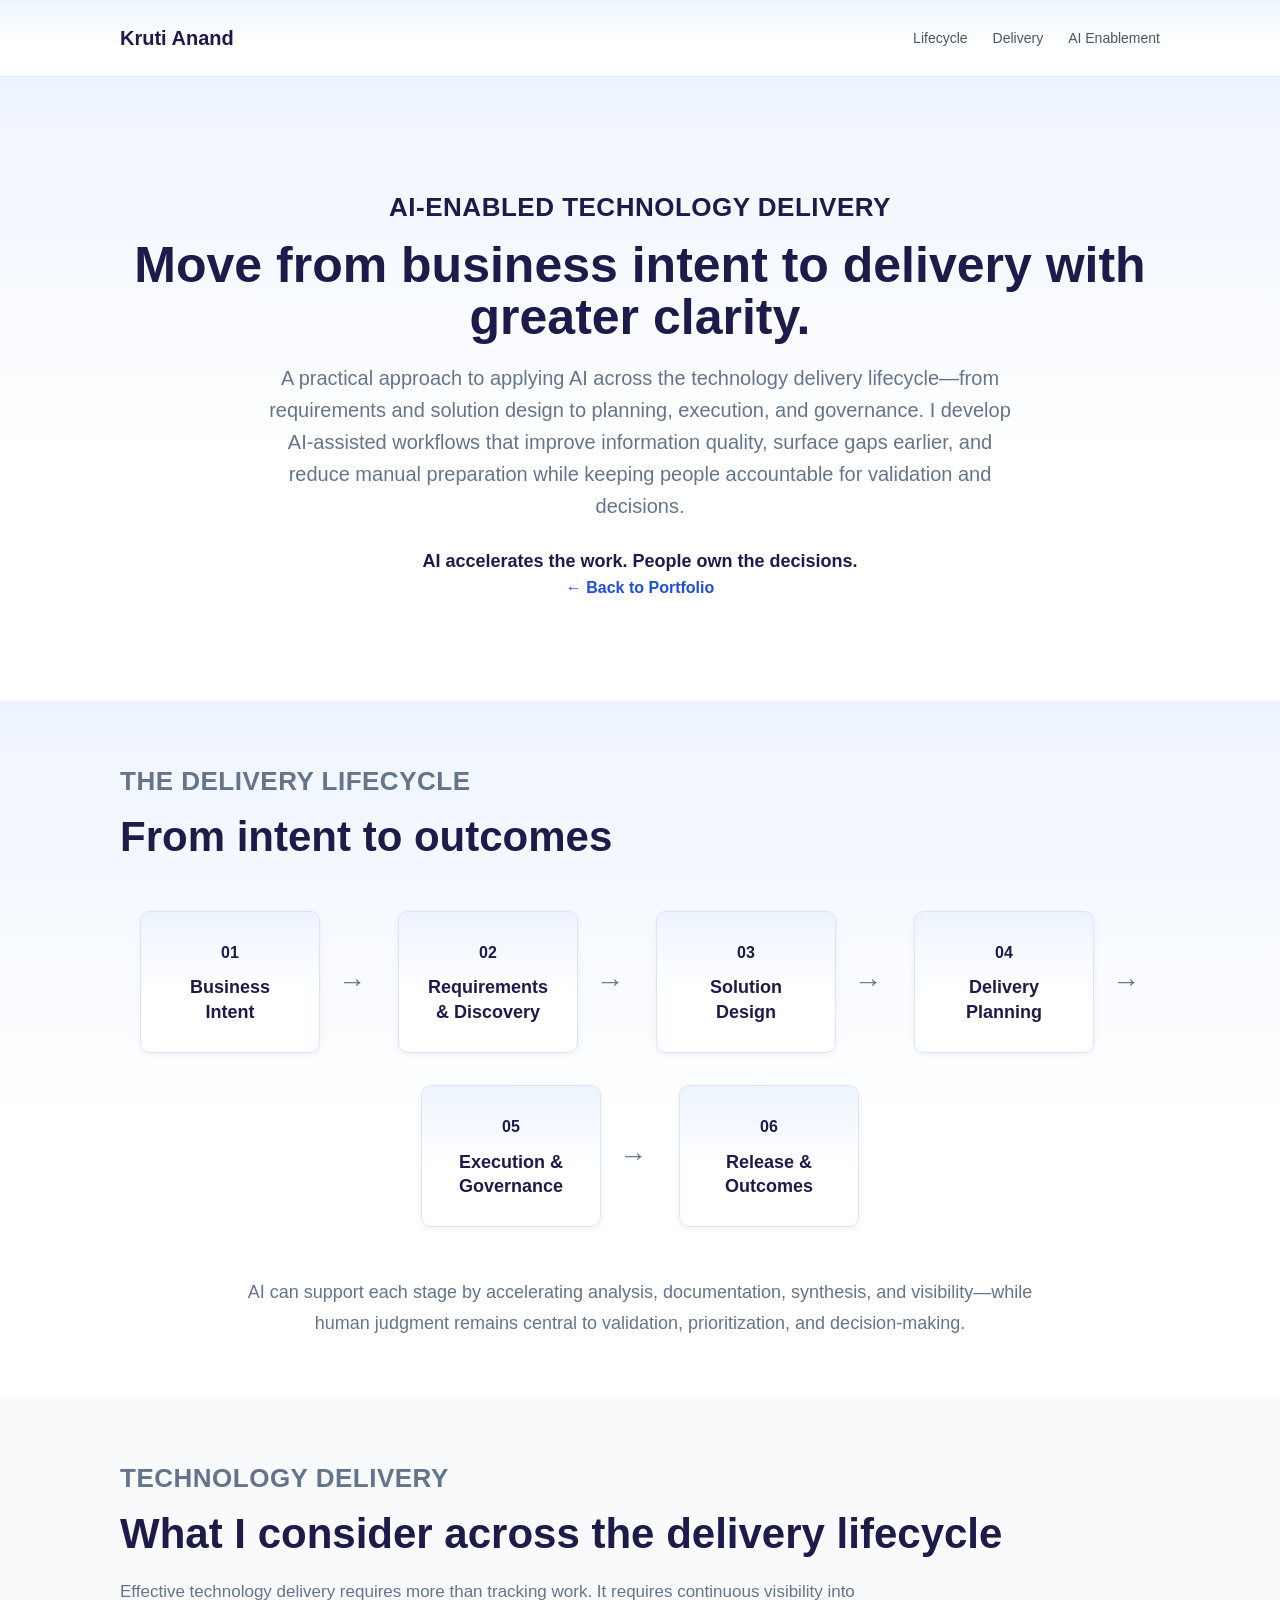
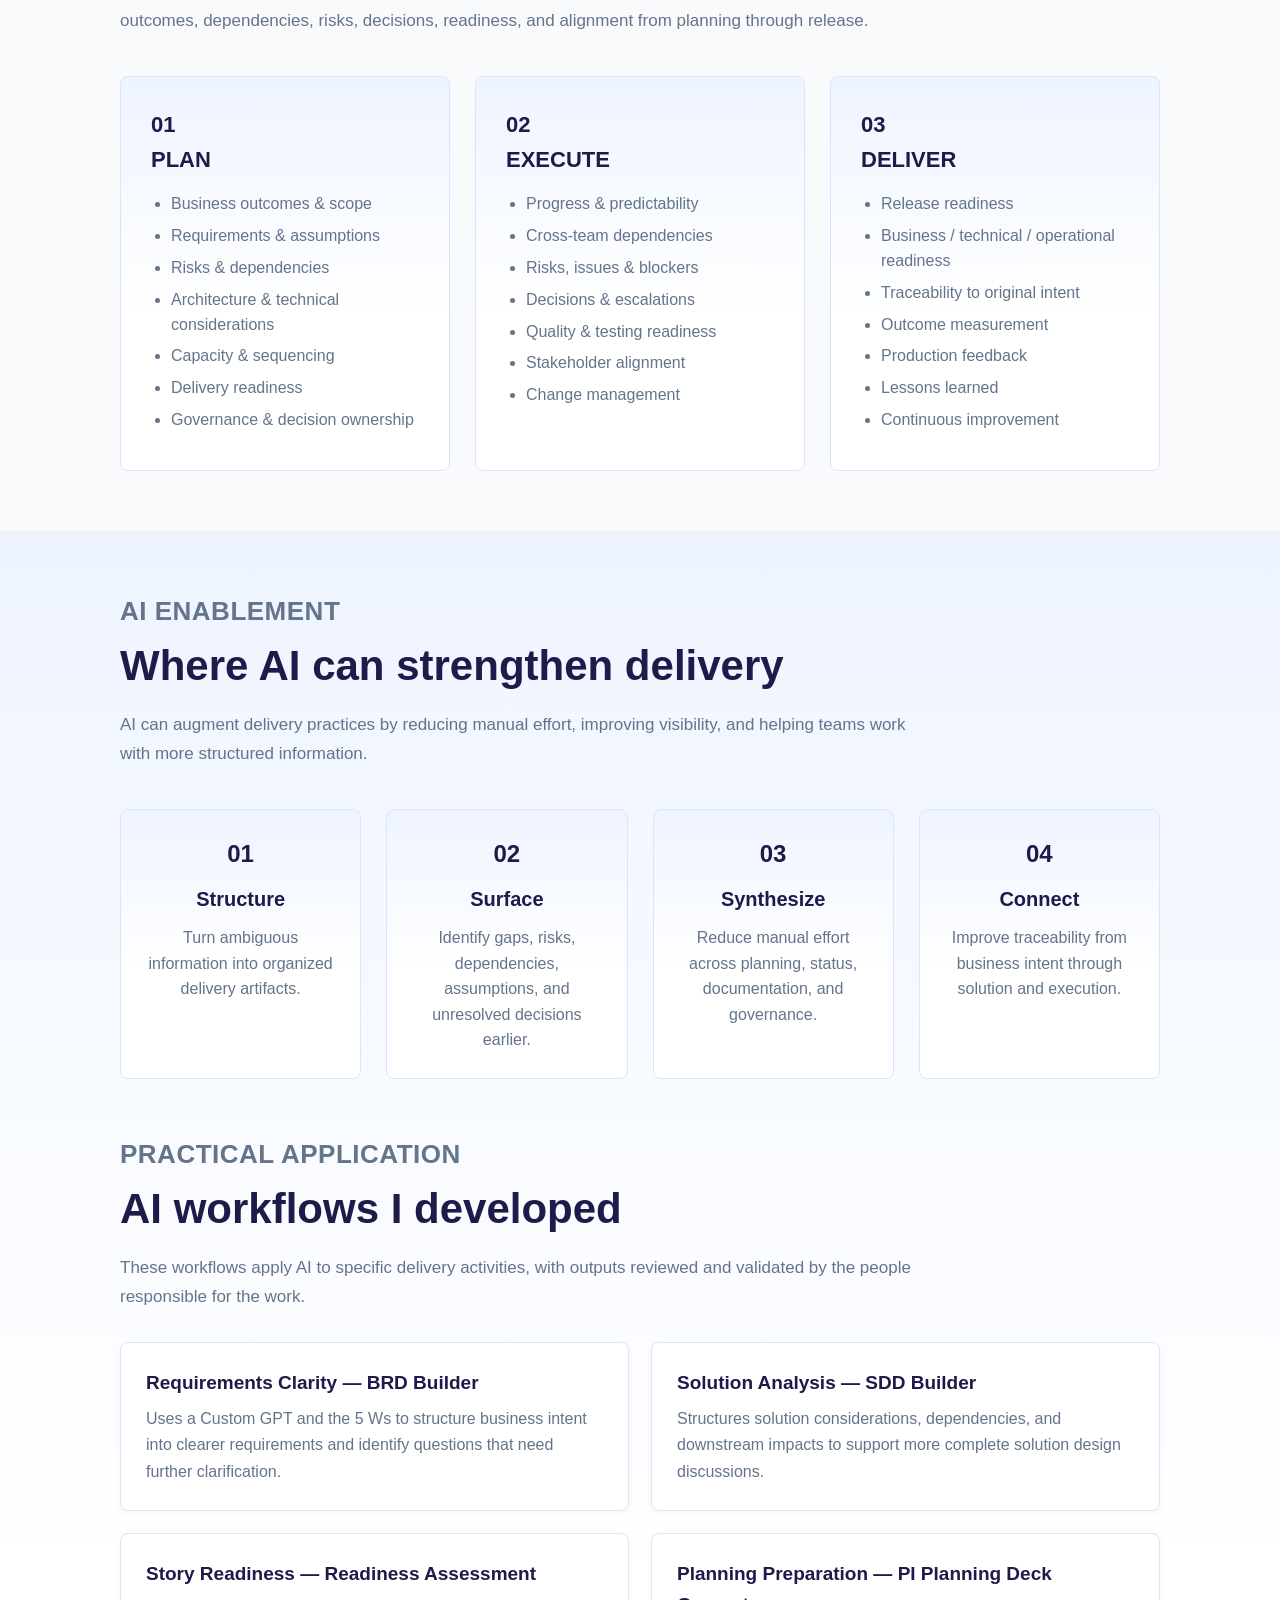
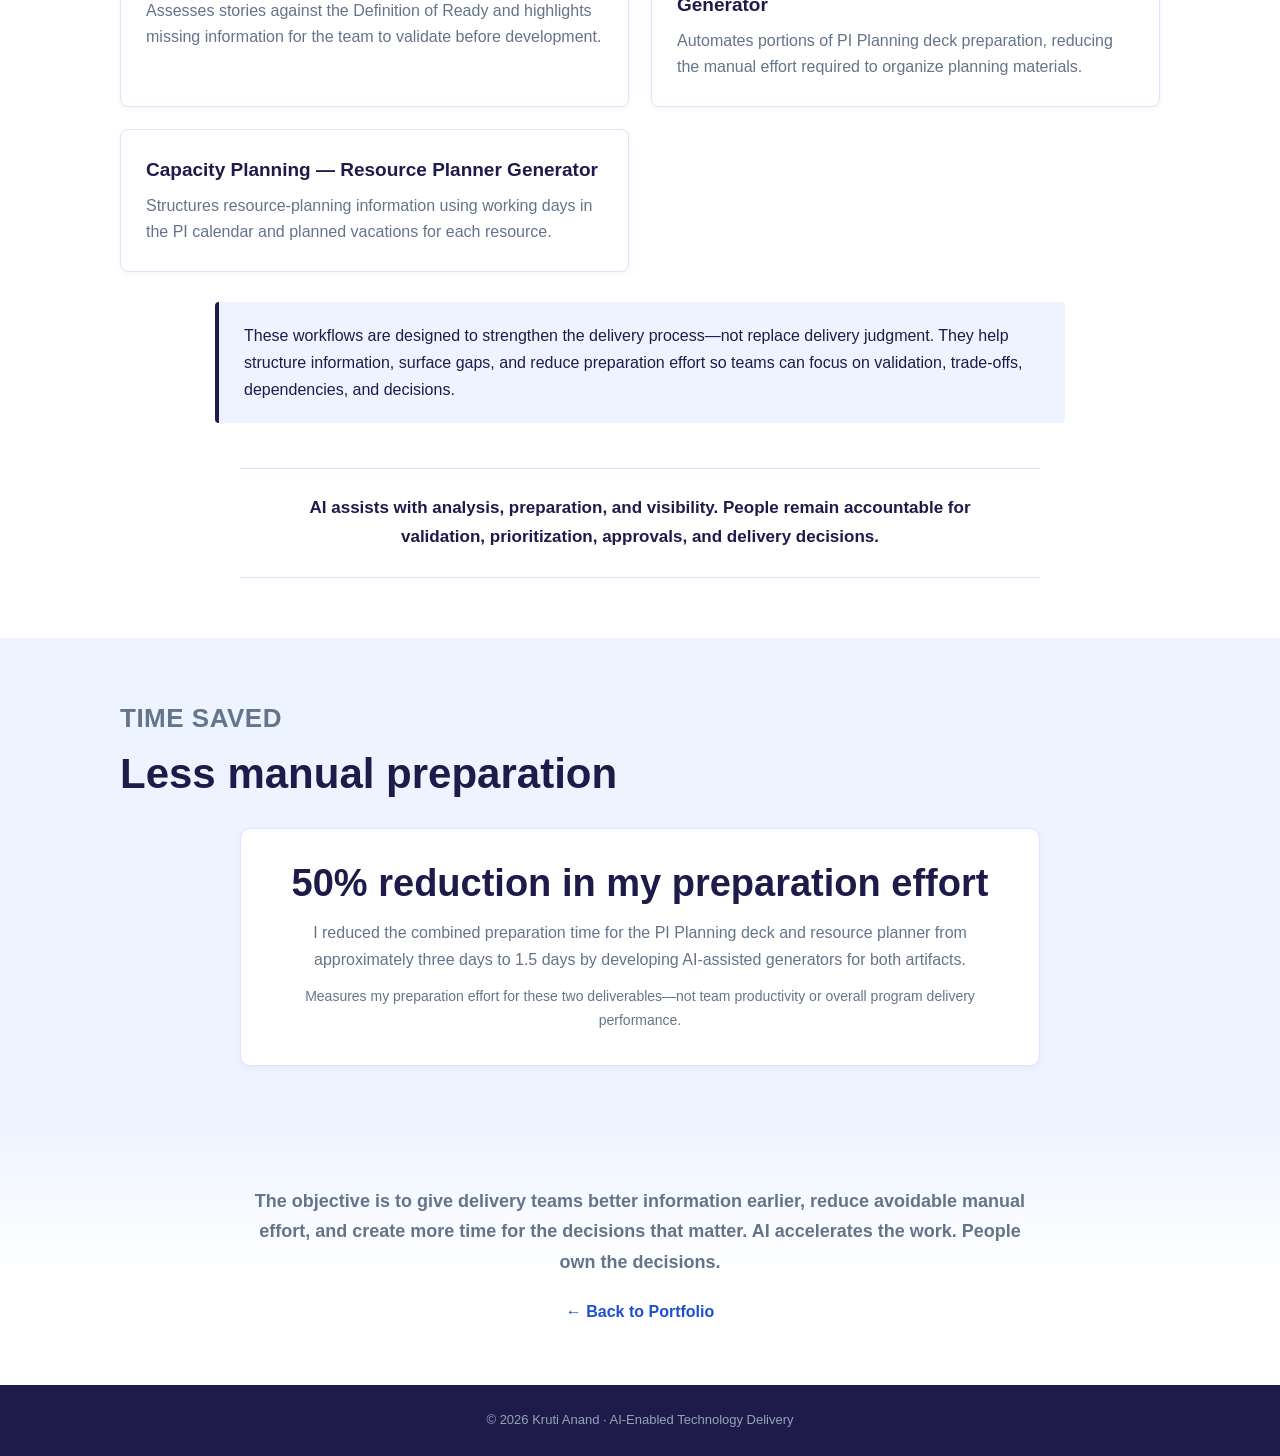
==== index.html @ c86e6004 "Adjust section scroll margin and clean up HTML Updated scroll margin for sections and removed govern" ====
<!DOCTYPE html>
<html lang="en">
<head>
  <meta charset="UTF-8">
  <meta name="viewport" content="width=device-width, initial-scale=1.0">

  <title>AI-Enabled Technology Delivery | Kruti Anand</title>

  <style>
    /* =========================
       GLOBAL RESET
       ========================= */

    * {
      box-sizing: border-box;
      margin: 0;
      padding: 0;
    }

    html {
      scroll-behavior: smooth;
    }

    body {
      font-family: -apple-system, BlinkMacSystemFont, "Segoe UI", Roboto, Helvetica, Arial, sans-serif;
      background: #f8fafc;
      color: #475569;
      line-height: 1.6;
    }

    .container {
      max-width: 1100px;
      margin: auto;
      padding: 0 30px;
    }


    /* =========================
       HEADER / NAVIGATION
       ========================= */

    header {
      background: linear-gradient(180deg, #eef4ff 0%, #ffffff 60%);
      padding: 22px 0;
      border-bottom: 1px solid #dbe4ff;
      position: sticky;
      top: 0;
      z-index: 10;
    }

    .header-inner {
      display: flex;
      align-items: center;
      justify-content: space-between;
      gap: 30px;
    }

    .brand {
      font-size: 20px;
      font-weight: 700;
      color: #1e1b4b;
      text-decoration: none;
      white-space: nowrap;
    }

    nav {
      display: flex;
      align-items: center;
      gap: 25px;
    }

    nav a {
      text-decoration: none;
      color: #4b5563;
      font-size: 14px;
      font-weight: 500;
    }

    nav a:hover {
      color: #1e1b4b;
    }


    /* =========================
       HERO
       ========================= */

    .hero {
      background: linear-gradient(180deg, #eef4ff 0%, #ffffff 60%);
      padding: 110px 0 100px;
      text-align: center;
    }

    .eyebrow {
      font-size: 26px;
      font-weight: 800;
      color: #1e1b4b;
      letter-spacing: 0.5px;
      margin-bottom: 10px;
      text-transform: uppercase;
    }

    .hero h1 {
      font-size: 50px;
      color: #1e1b4b;
      margin-bottom: 18px;
      line-height: 1.05;
    }

    .hero-subheadline {
      max-width: 760px;
      margin: 0 auto 25px;
      font-size: 20px;
      color: #64748b;
    }

    .hero-principle {
      font-size: 18px;
      color: #1e1b4b;
      margin-top: 20px;
    }


    /* =========================
       SECTIONS
       ========================= */

    section {
      padding: 60px 0;
      scroll-margin-top: 120px;
    }

    section:nth-child(even):not(.efficiency-section) {
      background: linear-gradient(180deg, #eef4ff 0%, #ffffff 60%);
}

    .section-heading h2 {
      font-size: 42px;
      font-weight: 800;
      color: #1e1b4b;
      margin-bottom: 20px;
      line-height: 1.15;
    }

    .section-heading p {
      color: #64748b;
      max-width: 800px;
      margin-bottom: 25px;
    }

    .section-heading .eyebrow {
      margin-bottom: 10px;
    }

    .section-intro {
      font-size: 17px;
      line-height: 1.7;
    }


    /* =========================
       LIFECYCLE
       ========================= */

    .lifecycle {
      display: flex;
      align-items: center;
      justify-content: center;
      gap: 32px;
      flex-wrap: wrap;
      margin: 50px 0;
    }

    .lifecycle-item {
      display: flex;
      align-items: center;
      gap: 18px;
    }

    .lifecycle-stage {
      background: linear-gradient(180deg, #eef4ff 0%, #ffffff 60%);
      border: 1px solid #dbe4ff;
      border-radius: 10px;
      padding: 28px 22px;
      width: 180px;
      text-align: center;
      box-shadow: 0 2px 6px rgba(30, 27, 75, 0.06);
    }

    .stage-number {
      font-size: 16px;
      font-weight: 700;
      color: #1e1b4b;
      margin-bottom: 10px;
      display: block;
    }

    .lifecycle-stage h3 {
      font-size: 18px;
      color: #1e1b4b;
      line-height: 1.35;
    }

    .lifecycle-arrow {
      font-size: 28px;
      color: #64748b;
      font-weight: 600;
    }

    .section-supporting-text {
      max-width: 800px;
      margin: 40px auto 0;
      text-align: center;
      color: #64748b;
      font-size: 18px;
      line-height: 1.7;
    }


    /* =========================
       TECHNOLOGY DELIVERY
       ========================= */

    .delivery-grid {
      display: grid;
      grid-template-columns: repeat(3, 1fr);
      gap: 25px;
      margin-top: 40px;
    }

    .delivery-card {
      background: linear-gradient(180deg, #eef4ff 0%, #ffffff 60%);
      border: 1px solid #dbe4ff;
      border-radius: 8px;
      padding: 30px;
    }

    .card-header h3 {
      color: #1e1b4b;
      margin-bottom: 10px;
      font-size: 22px;
      font-weight: 700;
    }

    .card-label {
      font-size: 22px;
      font-weight: 800;
      color: #1e1b4b;
      display: block;
    }

    .delivery-card ul {
      margin-top: 15px;
      padding-left: 20px;
      color: #64748b;
      line-height: 1.55;
    }

    .delivery-card li {
      margin-bottom: 7px;
    }


    /* =========================
       AI ENABLEMENT
       ========================= */

    .capability-grid {
      display: grid;
      grid-template-columns: repeat(4, 1fr);
      gap: 25px;
      margin-top: 40px;
    }

    .capability-card {
      background: linear-gradient(180deg, #eef4ff 0%, #ffffff 60%);
      border: 1px solid #dbe4ff;
      border-radius: 8px;
      padding: 25px;
      text-align: center;
    }

    .capability-number {
      font-size: 24px;
      font-weight: 800;
      color: #1e1b4b;
    }

    .capability-card h3 {
      color: #1e1b4b;
      margin: 10px 0;
      font-size: 20px;
      font-weight: 700;
    }

    .capability-card p {
      color: #64748b;
    }

    .governance-statement {
      max-width: 800px;
      margin: 45px auto 0;
      padding: 25px 30px;
      border-top: 1px solid #dbe4ff;
      border-bottom: 1px solid #dbe4ff;
      text-align: center;
    }

    .governance-statement p {
      color: #1e1b4b;
      font-size: 17px;
      line-height: 1.7;
    }
    
 /*=========================
   AI WORKFLOWS & MEASURABLE EFFICIENCY
   ========================= */

.workflow-section {
  margin-top: 55px;
}

.workflow-grid {
  display: grid;
  grid-template-columns: repeat(2, 1fr);
  gap: 22px;
  margin-top: 30px;
}

.workflow-card {
  background: #ffffff;
  border: 1px solid #dbe4ff;
  border-radius: 8px;
  padding: 25px;
  box-shadow: 0 2px 6px rgba(30, 27, 75, 0.04);
}

.workflow-card h3 {
  color: #1e1b4b;
  font-size: 19px;
  margin-bottom: 8px;
}

.workflow-card p {
  color: #64748b;
  line-height: 1.65;
}

.efficiency-section {
  background: #eef4ff;
}
.workflow-principle {
  max-width: 850px;
  margin: 30px auto 0;
  padding: 20px 25px;
  border-left: 4px solid #1e1b4b;
  background: #eef4ff;
  border-radius: 4px;
  color: #1e1b4b;
  font-size: 16px;
  line-height: 1.7;
}
.efficiency-card {
  max-width: 800px;
  margin: 30px auto 0;
  padding: 32px;
  background: #ffffff;
  border: 1px solid #dbe4ff;
  border-radius: 10px;
  text-align: center;
  box-shadow: 0 2px 6px rgba(30, 27, 75, 0.05);
}

.efficiency-number {
  display: block;
  color: #1e1b4b;
  font-size: 38px;
  font-weight: 800;
  line-height: 1.2;
  margin-bottom: 12px;
}

.efficiency-card p {
  color: #64748b;
  line-height: 1.7;
  margin-bottom: 12px;
}

.efficiency-card .metric-note {
  font-size: 14px;
  margin-bottom: 0;
}

    /* =========================
       CLOSING
       ========================= */

    .closing-section {
      background: #ffffff;
    }

    .closing-section p {
      color: #64748b;
      font-size: 18px;
      max-width: 800px;
      margin: auto;
      text-align: center;
      line-height: 1.7;
    }


    /* =========================
       FOOTER
       ========================= */

    footer {
      background: #1e1b4b;
      color: #94a3b8;
      text-align: center;
      padding: 25px;
      font-size: 13px;
    }


    /* =========================
       RESPONSIVE
       ========================= */

    @media (max-width: 900px) {

      .hero h1 {
        font-size: 42px;
      }

      .delivery-grid {
        grid-template-columns: 1fr;
      }

      .capability-grid {
        grid-template-columns: repeat(2, 1fr);
      }

      .lifecycle {
        gap: 20px;
      }

      .lifecycle-stage {
        width: 170px;
      }
    }


    @media (max-width: 650px) {
      .workflow-grid {
        grid-template-columns: 1fr;
      }

      .efficiency-card {
        padding: 25px 20px;
      }

      .efficiency-number {
        font-size: 32px;
      }

      .container {
        padding: 0 20px;
      }

      .header-inner {
        flex-direction: column;
        gap: 12px;
      }

      nav {
        gap: 18px;
        flex-wrap: wrap;
        justify-content: center;
      }

      nav a {
        font-size: 13px;
      }

      .hero {
        padding: 80px 0 70px;
      }

      .eyebrow {
        font-size: 20px;
      }

      .hero h1 {
        font-size: 34px;
      }

      .hero-subheadline {
        font-size: 18px;
      }

      .section-heading h2 {
        font-size: 34px;
      }

      .lifecycle {
        flex-direction: column;
        gap: 12px;
      }

      .lifecycle-item {
        flex-direction: column;
        gap: 10px;
      }

      .lifecycle-stage {
        width: 260px;
      }

      .lifecycle-arrow {
        transform: rotate(90deg);
      }

      .capability-grid {
        grid-template-columns: 1fr;
      }
    }

  </style>
</head>

<body>

  <!-- =========================
       HEADER
       ========================= -->

  <header class="site-header">
    <div class="container header-inner">

      <a href="https://kruti-anand.github.io/" class="brand">Kruti Anand</a>

      <nav class="main-nav">
        <a href="#lifecycle">Lifecycle</a>
        <a href="#delivery">Delivery</a>
        <a href="#ai-enablement">AI Enablement</a>
      </nav>

    </div>
  </header>


  <main>

    <!-- =========================
         HERO
         ========================= -->

    <section class="hero">

      <div class="container hero-content">

        <p class="eyebrow">AI-ENABLED TECHNOLOGY DELIVERY</p>

        <h1>
          Move from business intent to delivery with greater clarity.
        </h1>

        <p class="hero-subheadline">
          A practical approach to applying AI across the technology delivery lifecycle—from requirements and solution design to planning, execution, and governance. I develop AI-assisted workflows 
          that improve information quality, surface gaps earlier, and reduce manual preparation while keeping people accountable for validation and decisions.
        </p>

        <p class="hero-principle">
          <strong>AI accelerates the work. People own the decisions.</strong>
        </p>
         <a
            class="back-link"
            href="https://kruti-anand.github.io/"
            style="color: #1d4ed8; font-weight: 650; text-decoration: none;"
          >
            ← Back to Portfolio
          </a>


      </div>

    </section>


    <!-- =========================
         LIFECYCLE
         ========================= -->

    <section id="lifecycle" class="section lifecycle-section">

      <div class="container">

        <div class="section-heading">

          <p class="eyebrow">THE DELIVERY LIFECYCLE</p>

          <h2>From intent to outcomes</h2>

        </div>


        <div class="lifecycle">

          <div class="lifecycle-item">

            <div class="lifecycle-stage">
              <span class="stage-number">01</span>
              <h3>Business Intent</h3>
            </div>

            <div class="lifecycle-arrow">→</div>

          </div>


          <div class="lifecycle-item">

            <div class="lifecycle-stage">
              <span class="stage-number">02</span>
              <h3>Requirements &amp; Discovery</h3>
            </div>

            <div class="lifecycle-arrow">→</div>

          </div>


          <div class="lifecycle-item">

            <div class="lifecycle-stage">
              <span class="stage-number">03</span>
              <h3>Solution Design</h3>
            </div>

            <div class="lifecycle-arrow">→</div>

          </div>


          <div class="lifecycle-item">

            <div class="lifecycle-stage">
              <span class="stage-number">04</span>
              <h3>Delivery Planning</h3>
            </div>

            <div class="lifecycle-arrow">→</div>

          </div>


          <div class="lifecycle-item">

            <div class="lifecycle-stage">
              <span class="stage-number">05</span>
              <h3>Execution &amp; Governance</h3>
            </div>

            <div class="lifecycle-arrow">→</div>

          </div>


          <div class="lifecycle-item">

            <div class="lifecycle-stage">
              <span class="stage-number">06</span>
              <h3>Release &amp; Outcomes</h3>
            </div>

          </div>

        </div>


        <p class="section-supporting-text">
          AI can support each stage by accelerating analysis,
          documentation, synthesis, and visibility—while human
          judgment remains central to validation, prioritization,
          and decision-making.
        </p>

      </div>

    </section>


    <!-- =========================
         TECHNOLOGY DELIVERY
         ========================= -->

    <section id="delivery" class="section delivery-section">

      <div class="container">

        <div class="section-heading">

          <p class="eyebrow">TECHNOLOGY DELIVERY</p>

          <h2>What I consider across the delivery lifecycle</h2>

          <p class="section-intro">
            Effective technology delivery requires more than tracking
            work. It requires continuous visibility into outcomes,
            dependencies, risks, decisions, readiness, and alignment
            from planning through release.
          </p>

        </div>


        <div class="delivery-grid">

          <!-- PLAN -->

          <article class="delivery-card">

            <div class="card-header">
              <span class="card-label">01</span>
              <h3>PLAN</h3>
            </div>

            <ul>
              <li>Business outcomes &amp; scope</li>
              <li>Requirements &amp; assumptions</li>
              <li>Risks &amp; dependencies</li>
              <li>Architecture &amp; technical considerations</li>
              <li>Capacity &amp; sequencing</li>
              <li>Delivery readiness</li>
              <li>Governance &amp; decision ownership</li>
            </ul>

          </article>


          <!-- EXECUTE -->

          <article class="delivery-card">

            <div class="card-header">
              <span class="card-label">02</span>
              <h3>EXECUTE</h3>
            </div>

            <ul>
              <li>Progress &amp; predictability</li>
              <li>Cross-team dependencies</li>
              <li>Risks, issues &amp; blockers</li>
              <li>Decisions &amp; escalations</li>
              <li>Quality &amp; testing readiness</li>
              <li>Stakeholder alignment</li>
              <li>Change management</li>
            </ul>

          </article>


          <!-- DELIVER -->

          <article class="delivery-card">

            <div class="card-header">
              <span class="card-label">03</span>
              <h3>DELIVER</h3>
            </div>

            <ul>
              <li>Release readiness</li>
              <li>Business / technical / operational readiness</li>
              <li>Traceability to original intent</li>
              <li>Outcome measurement</li>
              <li>Production feedback</li>
              <li>Lessons learned</li>
              <li>Continuous improvement</li>
            </ul>

          </article>

        </div>

      </div>

    </section>


    <!-- =========================
         AI ENABLEMENT
         ========================= -->

    <section id="ai-enablement" class="section ai-section">

      <div class="container">

        <div class="section-heading">

          <p class="eyebrow">AI ENABLEMENT</p>

          <h2>Where AI can strengthen delivery</h2>

          <p class="section-intro">
            AI can augment delivery practices by reducing manual effort,
            improving visibility, and helping teams work with more
            structured information.
          </p>

        </div>


        <div class="capability-grid">

          <!-- STRUCTURE -->

          <article class="capability-card">

            <span class="capability-number">01</span>

            <h3>Structure</h3>

            <p>
              Turn ambiguous information into organized delivery artifacts.
            </p>

          </article>


          <!-- SURFACE -->

          <article class="capability-card">

            <span class="capability-number">02</span>

            <h3>Surface</h3>

            <p>
              Identify gaps, risks, dependencies, assumptions, and unresolved decisions earlier.
            </p>

          </article>


          <!-- SYNTHESIZE -->

          <article class="capability-card">

            <span class="capability-number">03</span>

            <h3>Synthesize</h3>

            <p>
              Reduce manual effort across planning, status, documentation, and governance.
            </p>

          </article>


          <!-- CONNECT -->

          <article class="capability-card">

            <span class="capability-number">04</span>

            <h3>Connect</h3>

            <p>
              Improve traceability from business intent through solution and execution.
            </p>

          </article>

        </div>
<div class="workflow-section">

  <div class="section-heading">
    <p class="eyebrow">PRACTICAL APPLICATION</p>
    <h2>AI workflows I developed</h2>
    <p class="section-intro">
      These workflows apply AI to specific delivery activities, with outputs
      reviewed and validated by the people responsible for the work.
    </p>
  </div>

  <div class="workflow-grid">

    <article class="workflow-card">
      <h3>Requirements Clarity — BRD Builder</h3>
      <p>
        Uses a Custom GPT and the 5 Ws to structure business intent into clearer requirements and identify questions that need further clarification.
      </p>
    </article>

    <article class="workflow-card">
      <h3>Solution Analysis — SDD Builder</h3>
      <p>
        Structures solution considerations, dependencies, and downstream impacts to support more complete solution design discussions.
      </p>
    </article>

    <article class="workflow-card">
      <h3>Story Readiness — Readiness Assessment</h3>
      <p>
        Assesses stories against the Definition of Ready and highlights missing information for the team to validate before development.
      </p>
    </article>

    <article class="workflow-card">
      <h3>Planning Preparation — PI Planning Deck Generator</h3>
      <p>
        Automates portions of PI Planning deck preparation, reducing the manual effort required to organize planning materials.
      </p>
    </article>

    <article class="workflow-card">
      <h3>Capacity Planning — Resource Planner Generator</h3>
      <p>
        Structures resource-planning information using working days in the PI calendar and planned vacations for each resource.
      </p>
    </article>

     </div><!-- end workflow-grid -->

  <p class="workflow-principle">
    These workflows are designed to strengthen the delivery process—not
    replace delivery judgment. They help structure information, surface
    gaps, and reduce preparation effort so teams can focus on validation,
    trade-offs, dependencies, and decisions.
  </p>

</div><!-- end workflow-section -->

<div class="governance-statement">
  <p>
    <strong>
      AI assists with analysis, preparation, and visibility.
      People remain accountable for validation, prioritization,
      approvals, and delivery decisions.
    </strong>
  </p>
</div>

  </div>
  </section>

    <!-- =========================
         MEASURABLE EFFICIENCY
         ========================= -->

    <section class="efficiency-section">
  <div class="container">

    <div class="section-heading">
      <p class="eyebrow">TIME SAVED</p>
      <h2>Less manual preparation</h2>
    </div>

    
<div class="efficiency-card">
  <span class="efficiency-number">50% reduction in my preparation effort</span>

  <p>
    I reduced the combined preparation time for the PI Planning deck
    and resource planner from approximately three days to 1.5 days
    by developing AI-assisted generators for both artifacts.
  </p>

  <p class="metric-note">
    Measures my preparation effort for these two deliverables—not
    team productivity or overall program delivery performance.
  </p>
</div>


  </div>
</section>
    
    <!-- =========================
         CLOSING & BACK TO PORTFOLIO
         ========================= -->

    <section class="closing-section">
      <div class="container">

        <p>
          <strong>
           The objective is to give delivery teams better information earlier,
           reduce avoidable manual effort, and create more time for the decisions
           that matter. AI accelerates the work. People own the decisions.
          </strong>
        </p>

        <div style="text-align: center; margin-top: 22px;">
          <a
            class="back-link"
            href="https://kruti-anand.github.io/"
            style="color: #1d4ed8; font-weight: 650; text-decoration: none;"
          >
            ← Back to Portfolio
          </a>
        </div>

      </div>
    </section>

  </main>

  <!-- =========================
       FOOTER
       ========================= -->

  <footer>
    <p>
      © 2026 Kruti Anand · AI-Enabled Technology Delivery
    </p>
  </footer>

</body>
</html>
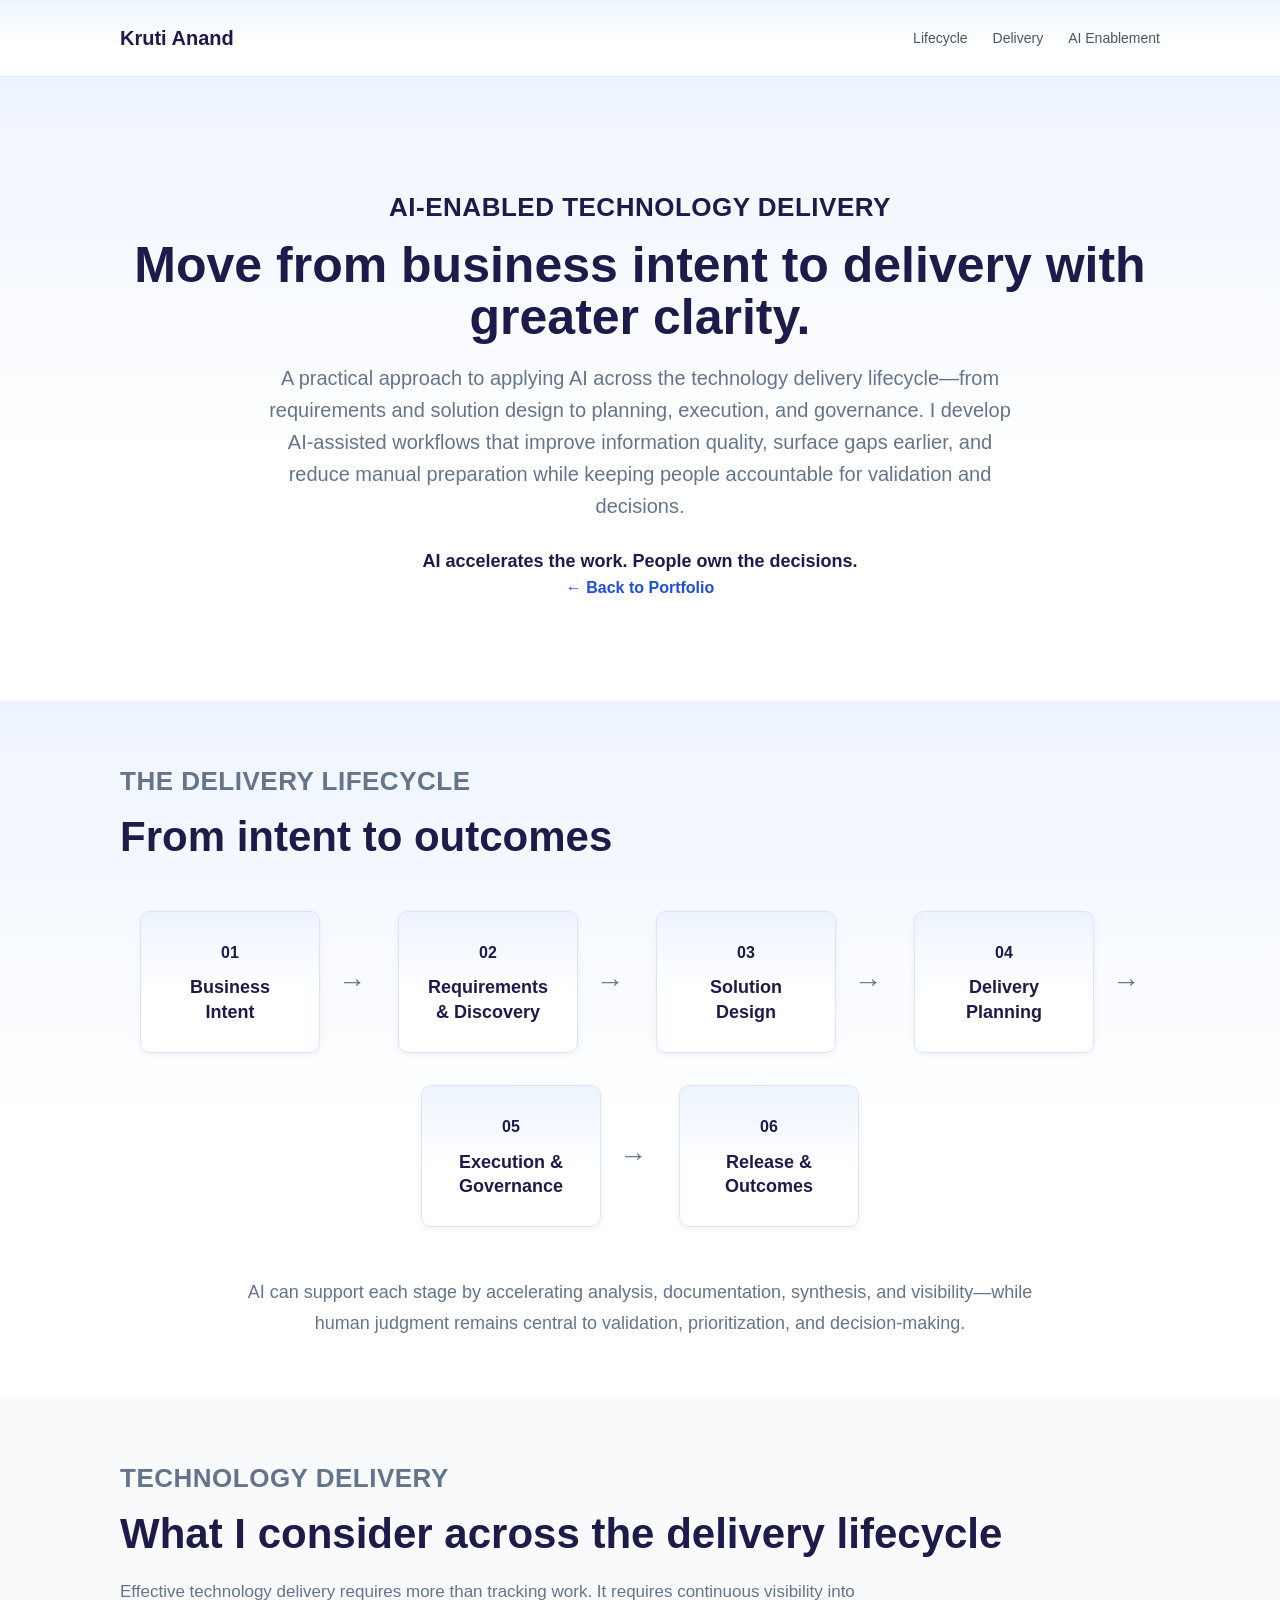
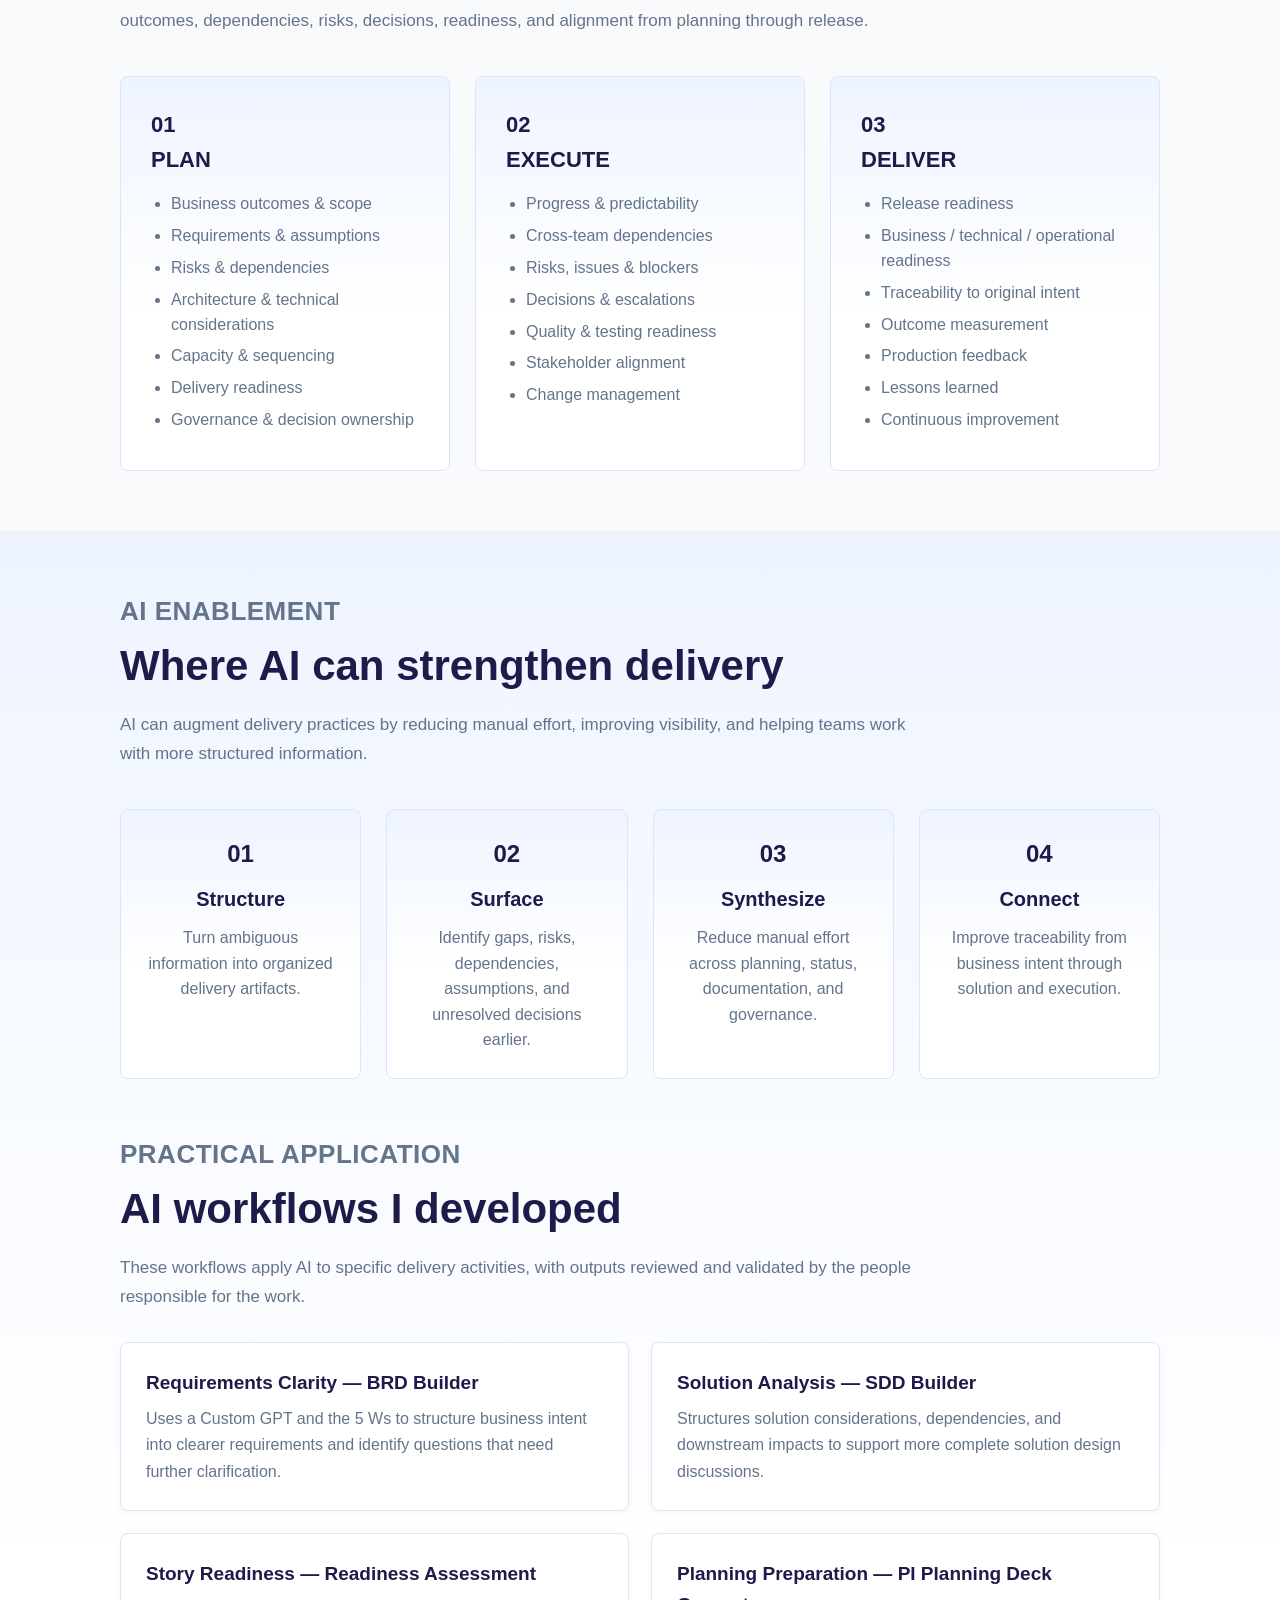
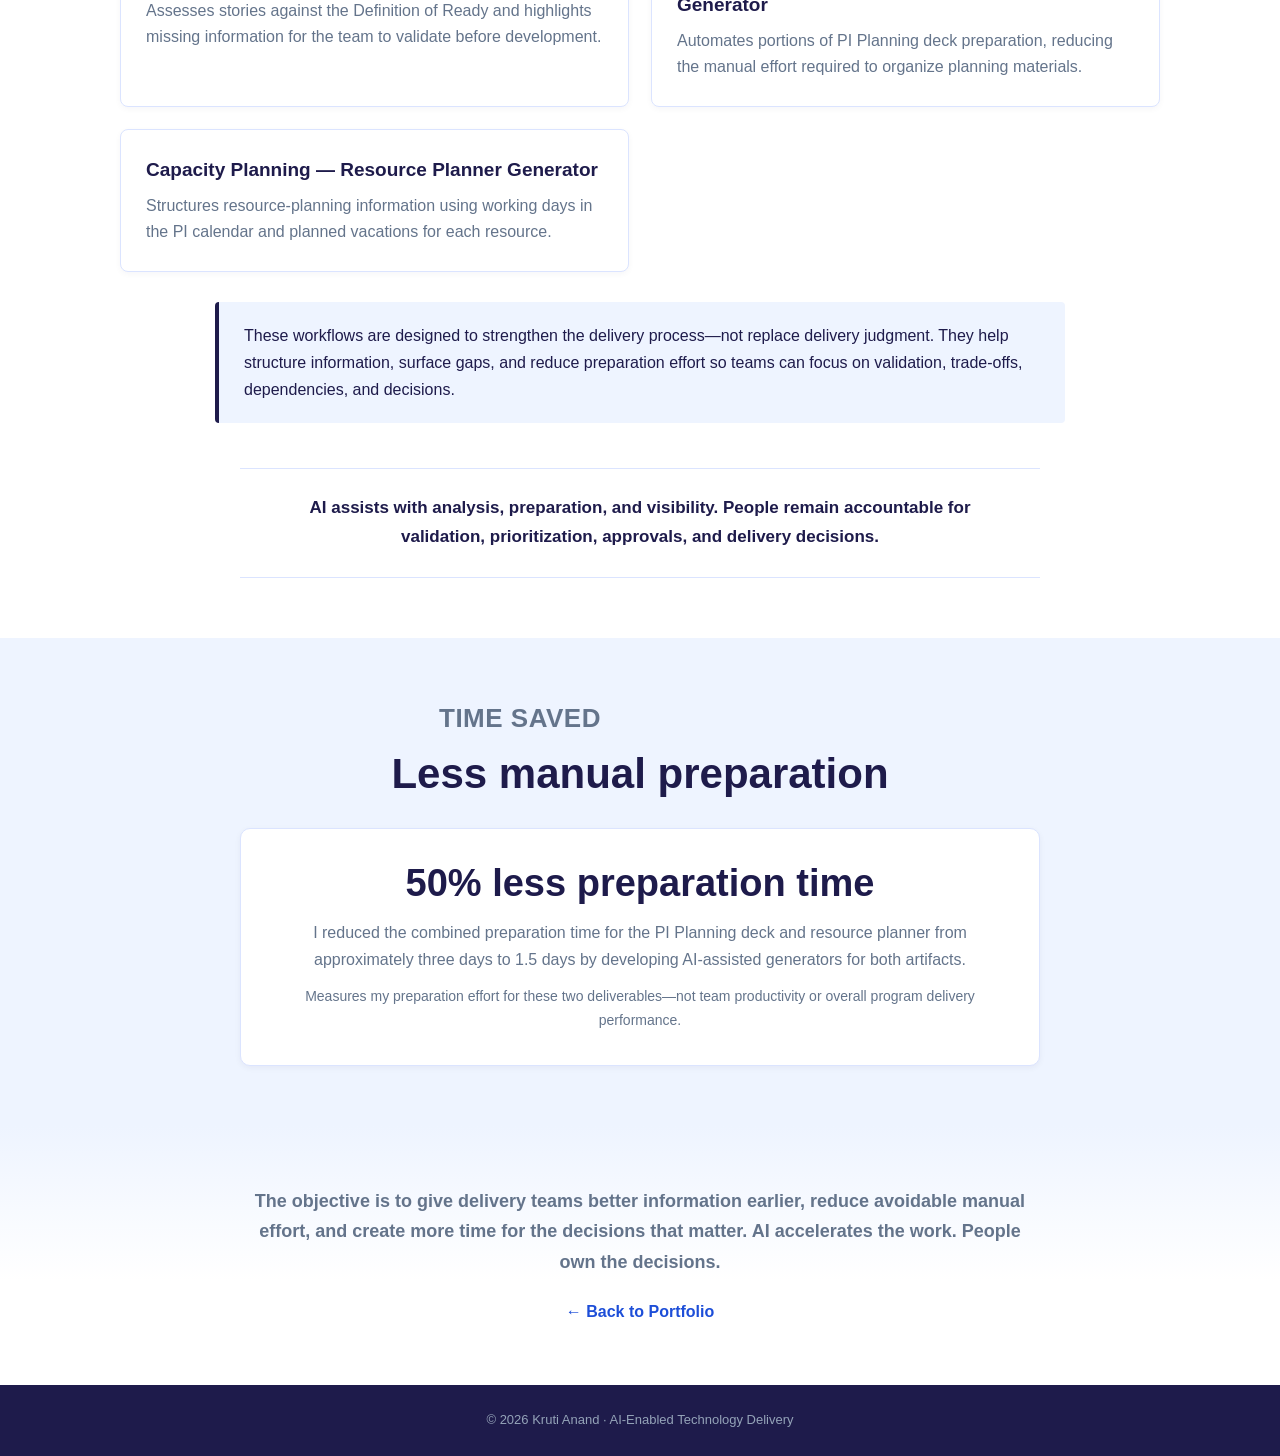
==== commit 96e9eb7b: "Refactor efficiency section styles and content Updated efficiency section styles and text." ====
--- a/index.html
+++ b/index.html
@@ -132,7 +132,7 @@
 
     section:nth-child(even):not(.efficiency-section) {
       background: linear-gradient(180deg, #eef4ff 0%, #ffffff 60%);
-}
+    }
 
     .section-heading h2 {
       font-size: 42px;
@@ -349,6 +349,7 @@
 .efficiency-section {
   background: #eef4ff;
 }
+    
 .workflow-principle {
   max-width: 850px;
   margin: 30px auto 0;
@@ -360,6 +361,7 @@
   font-size: 16px;
   line-height: 1.7;
 }
+    
 .efficiency-card {
   max-width: 800px;
   margin: 30px auto 0;
@@ -391,6 +393,14 @@
   margin-bottom: 0;
 }
 
+.efficiency-section .section-heading {
+  text-align: center;
+}
+
+.efficiency-section .section-heading h2 {
+  margin-bottom: 12px;
+}
+
     /* =========================
        CLOSING
        ========================= */
@@ -450,9 +460,13 @@
     }
 
 
-    @media (max-width: 650px) {
+   @media (max-width: 650px) {
       .workflow-grid {
         grid-template-columns: 1fr;
+      }
+    
+      section {
+        scroll-margin-top: 150px;
       }
 
       .efficiency-card {
@@ -959,7 +973,7 @@
 
     
 <div class="efficiency-card">
-  <span class="efficiency-number">50% reduction in my preparation effort</span>
+  <span class="efficiency-number">50% less preparation time</span>
 
   <p>
     I reduced the combined preparation time for the PI Planning deck
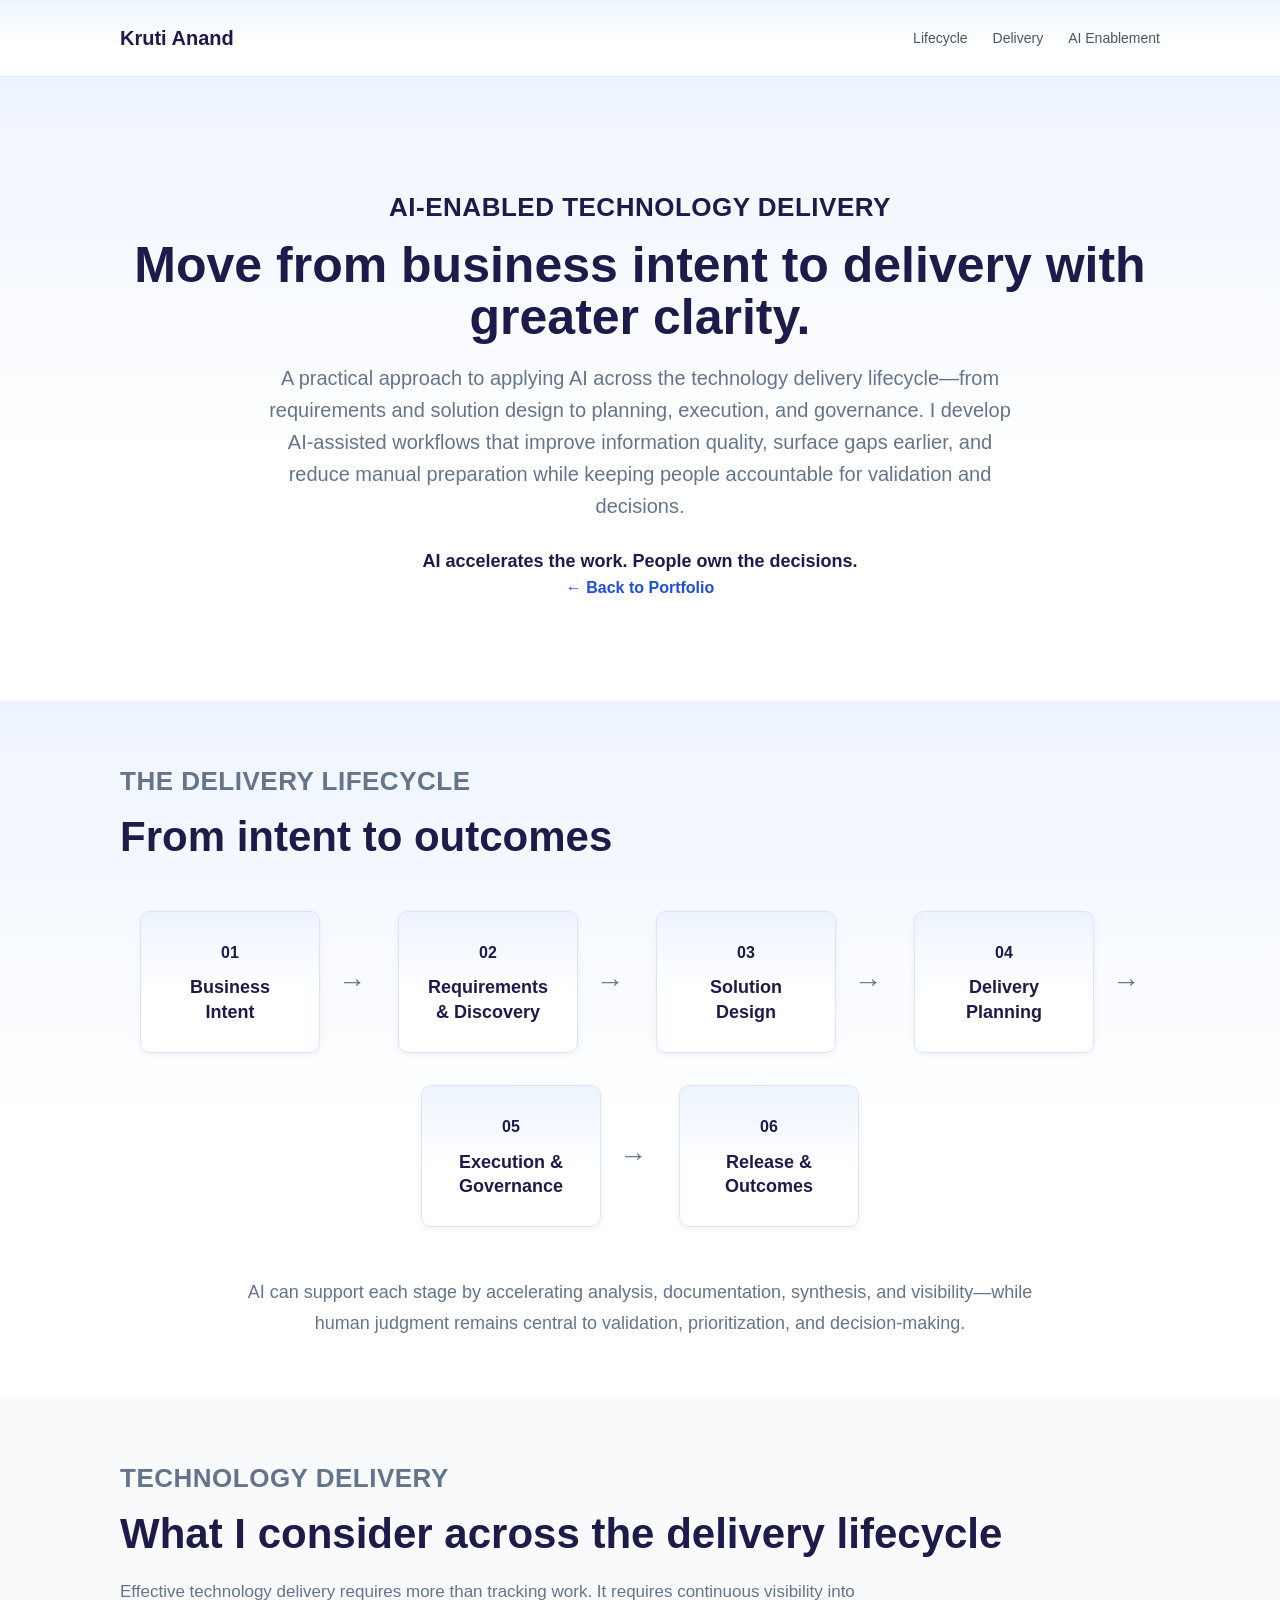
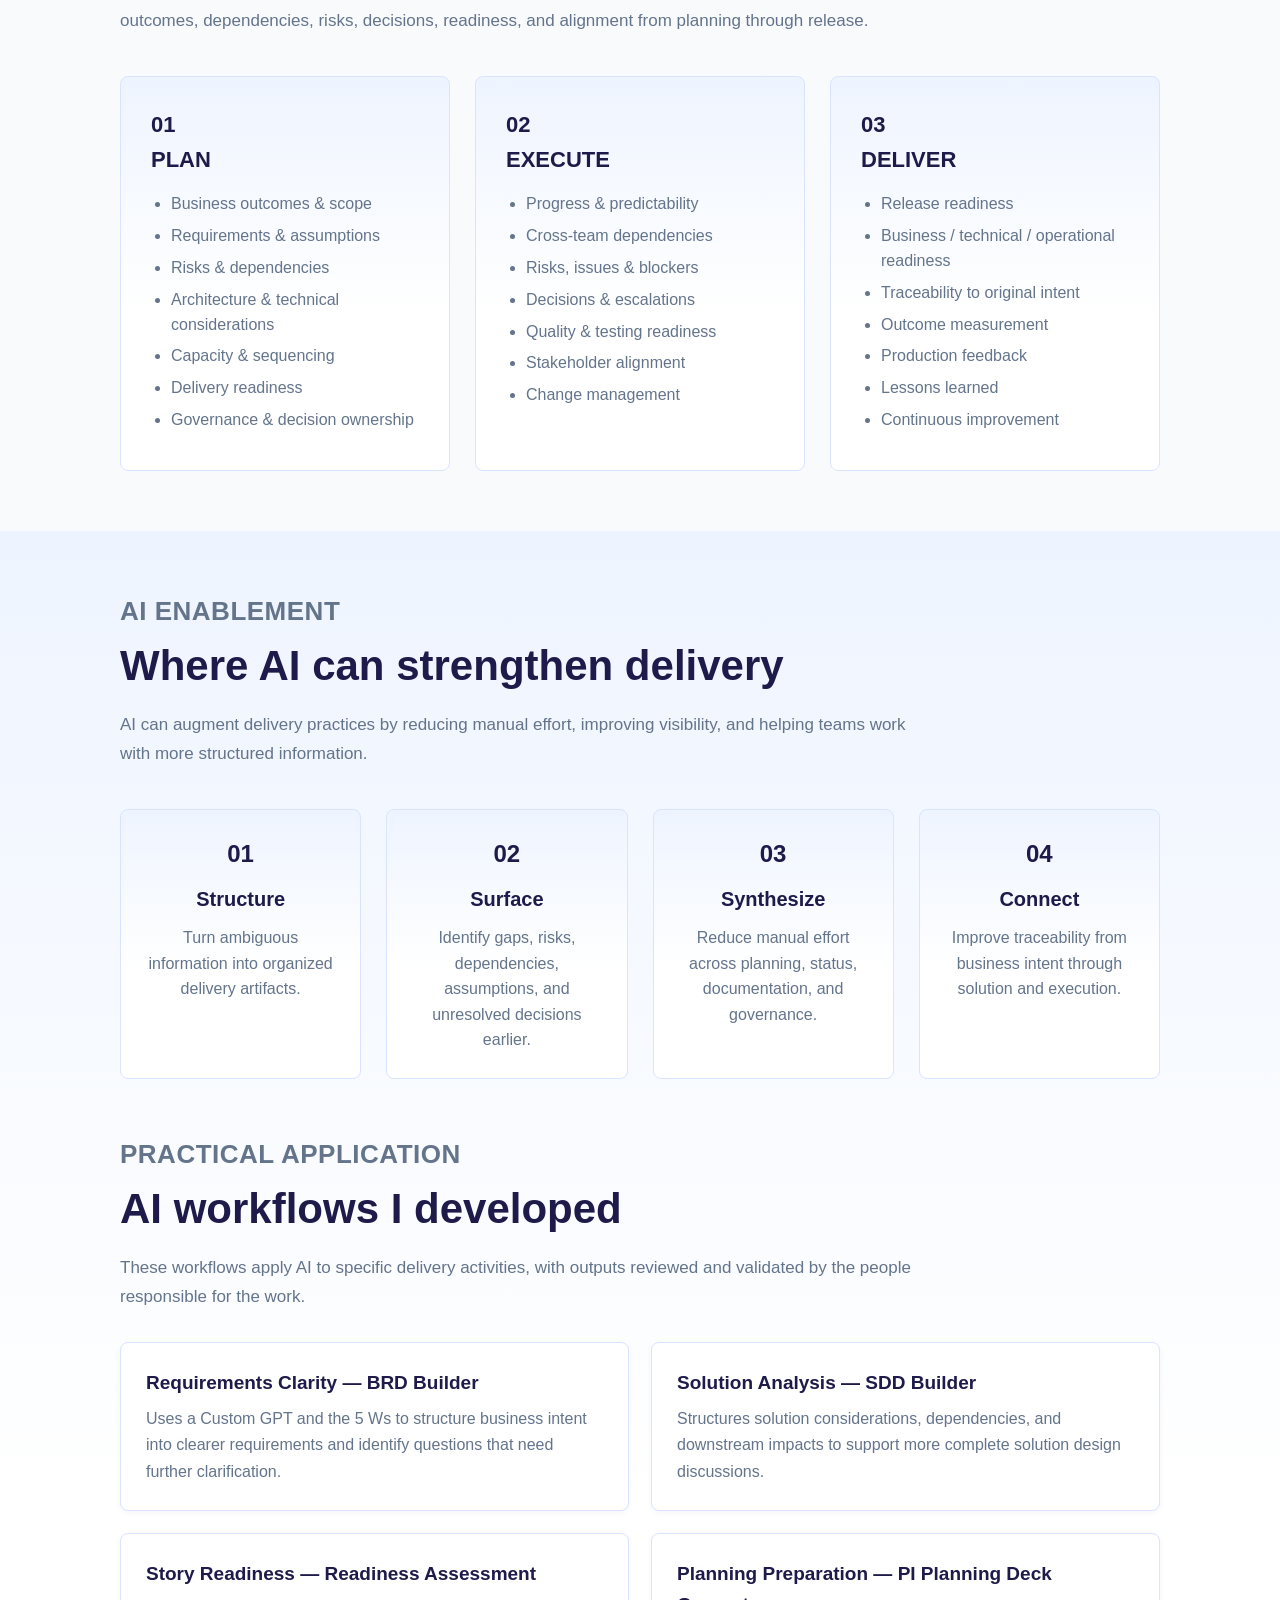
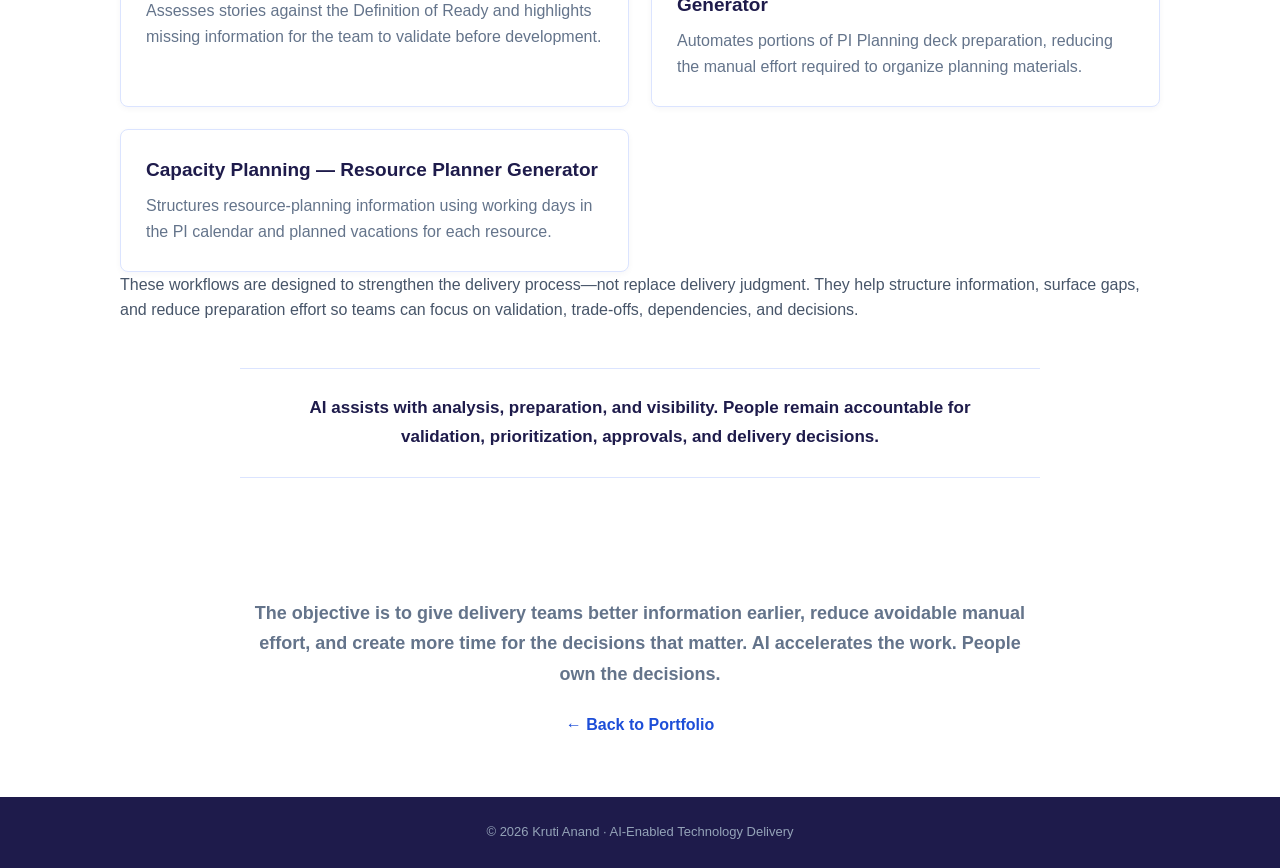
==== commit 327b5f67: "Remove efficiency section and related styles Removed efficiency-related sections and styles from the" ====
--- a/index.html
+++ b/index.html
@@ -130,7 +130,7 @@
       scroll-margin-top: 120px;
     }
 
-    section:nth-child(even):not(.efficiency-section) {
+    section:nth-child(even) {
       background: linear-gradient(180deg, #eef4ff 0%, #ffffff 60%);
     }
 
@@ -313,7 +313,7 @@
     }
     
  /*=========================
-   AI WORKFLOWS & MEASURABLE EFFICIENCY
+   AI WORKFLOWS
    ========================= */
 
 .workflow-section {
@@ -346,61 +346,6 @@
   line-height: 1.65;
 }
 
-.efficiency-section {
-  background: #eef4ff;
-}
-    
-.workflow-principle {
-  max-width: 850px;
-  margin: 30px auto 0;
-  padding: 20px 25px;
-  border-left: 4px solid #1e1b4b;
-  background: #eef4ff;
-  border-radius: 4px;
-  color: #1e1b4b;
-  font-size: 16px;
-  line-height: 1.7;
-}
-    
-.efficiency-card {
-  max-width: 800px;
-  margin: 30px auto 0;
-  padding: 32px;
-  background: #ffffff;
-  border: 1px solid #dbe4ff;
-  border-radius: 10px;
-  text-align: center;
-  box-shadow: 0 2px 6px rgba(30, 27, 75, 0.05);
-}
-
-.efficiency-number {
-  display: block;
-  color: #1e1b4b;
-  font-size: 38px;
-  font-weight: 800;
-  line-height: 1.2;
-  margin-bottom: 12px;
-}
-
-.efficiency-card p {
-  color: #64748b;
-  line-height: 1.7;
-  margin-bottom: 12px;
-}
-
-.efficiency-card .metric-note {
-  font-size: 14px;
-  margin-bottom: 0;
-}
-
-.efficiency-section .section-heading {
-  text-align: center;
-}
-
-.efficiency-section .section-heading h2 {
-  margin-bottom: 12px;
-}
-
     /* =========================
        CLOSING
        ========================= */
@@ -467,14 +412,6 @@
     
       section {
         scroll-margin-top: 150px;
-      }
-
-      .efficiency-card {
-        padding: 25px 20px;
-      }
-
-      .efficiency-number {
-        font-size: 32px;
       }
 
       .container {
@@ -960,38 +897,6 @@
   </section>
 
     <!-- =========================
-         MEASURABLE EFFICIENCY
-         ========================= -->
-
-    <section class="efficiency-section">
-  <div class="container">
-
-    <div class="section-heading">
-      <p class="eyebrow">TIME SAVED</p>
-      <h2>Less manual preparation</h2>
-    </div>
-
-    
-<div class="efficiency-card">
-  <span class="efficiency-number">50% less preparation time</span>
-
-  <p>
-    I reduced the combined preparation time for the PI Planning deck
-    and resource planner from approximately three days to 1.5 days
-    by developing AI-assisted generators for both artifacts.
-  </p>
-
-  <p class="metric-note">
-    Measures my preparation effort for these two deliverables—not
-    team productivity or overall program delivery performance.
-  </p>
-</div>
-
-
-  </div>
-</section>
-    
-    <!-- =========================
          CLOSING & BACK TO PORTFOLIO
          ========================= -->
 
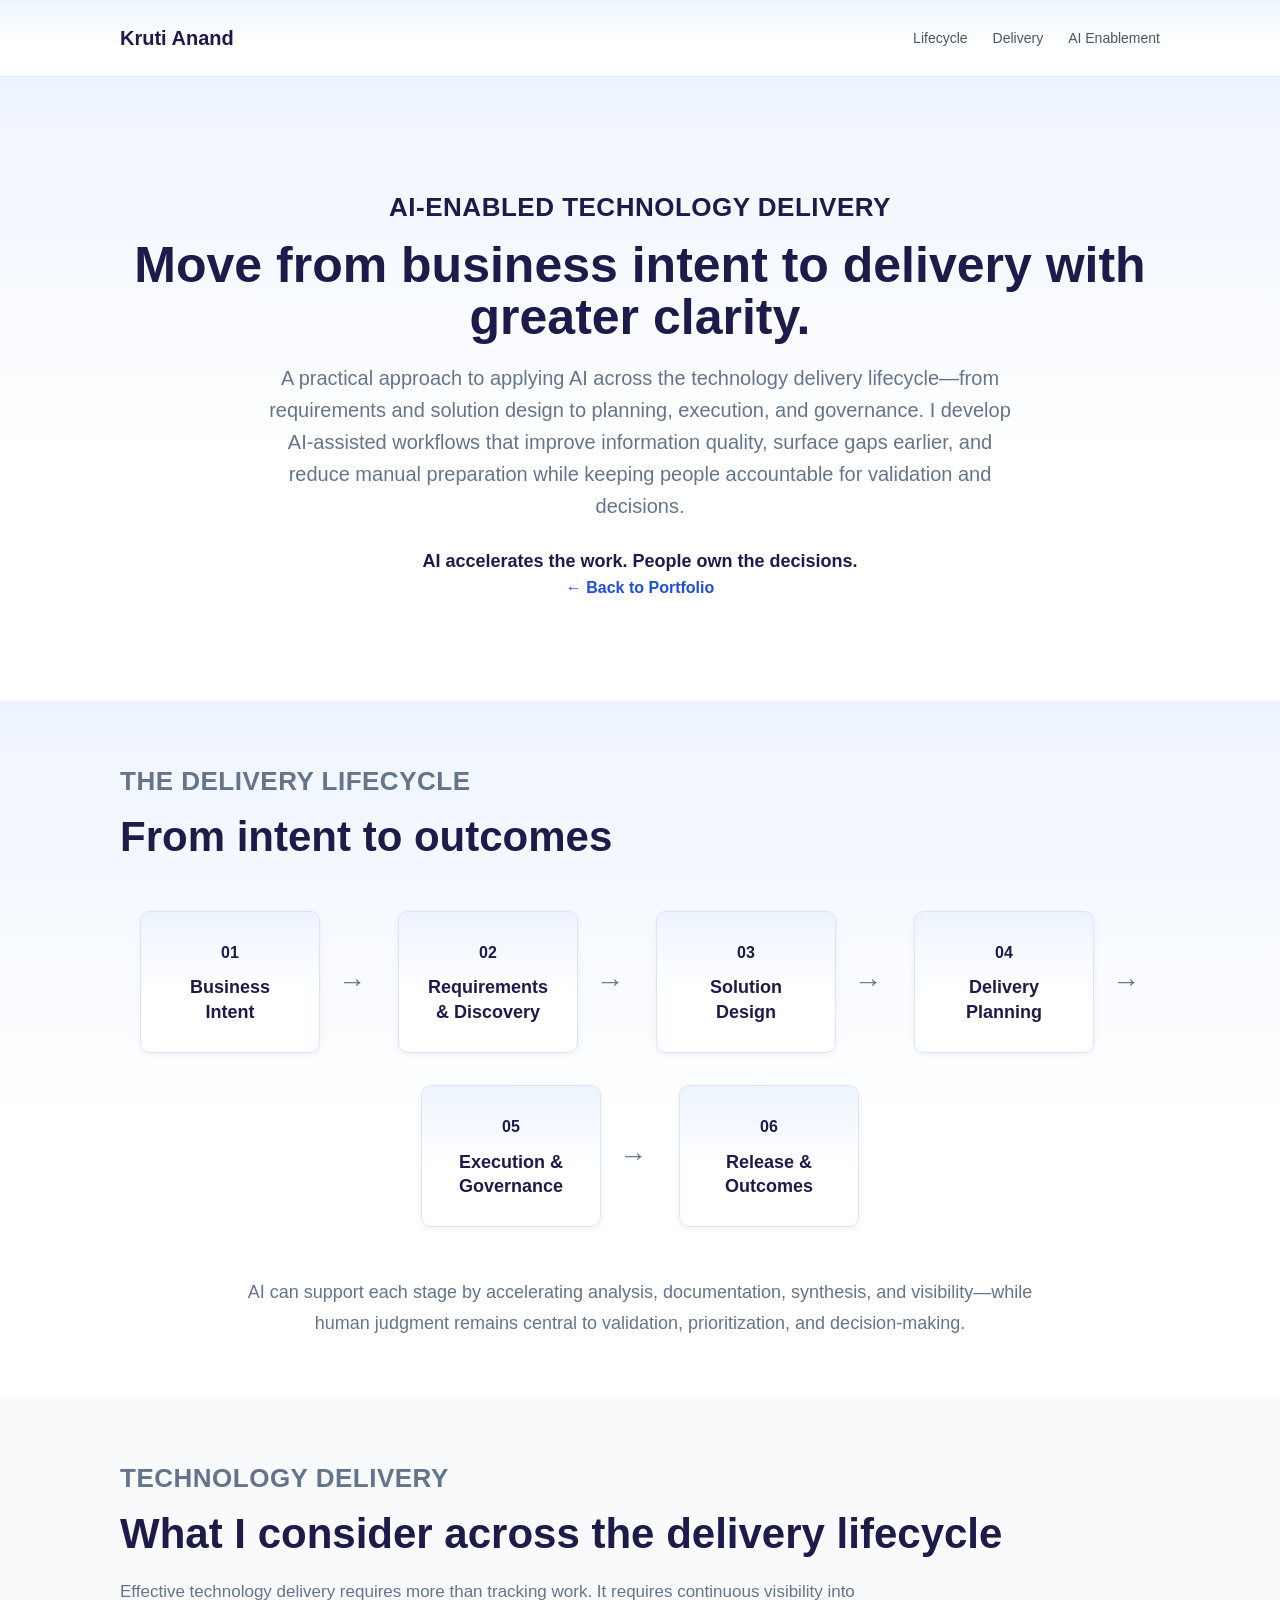
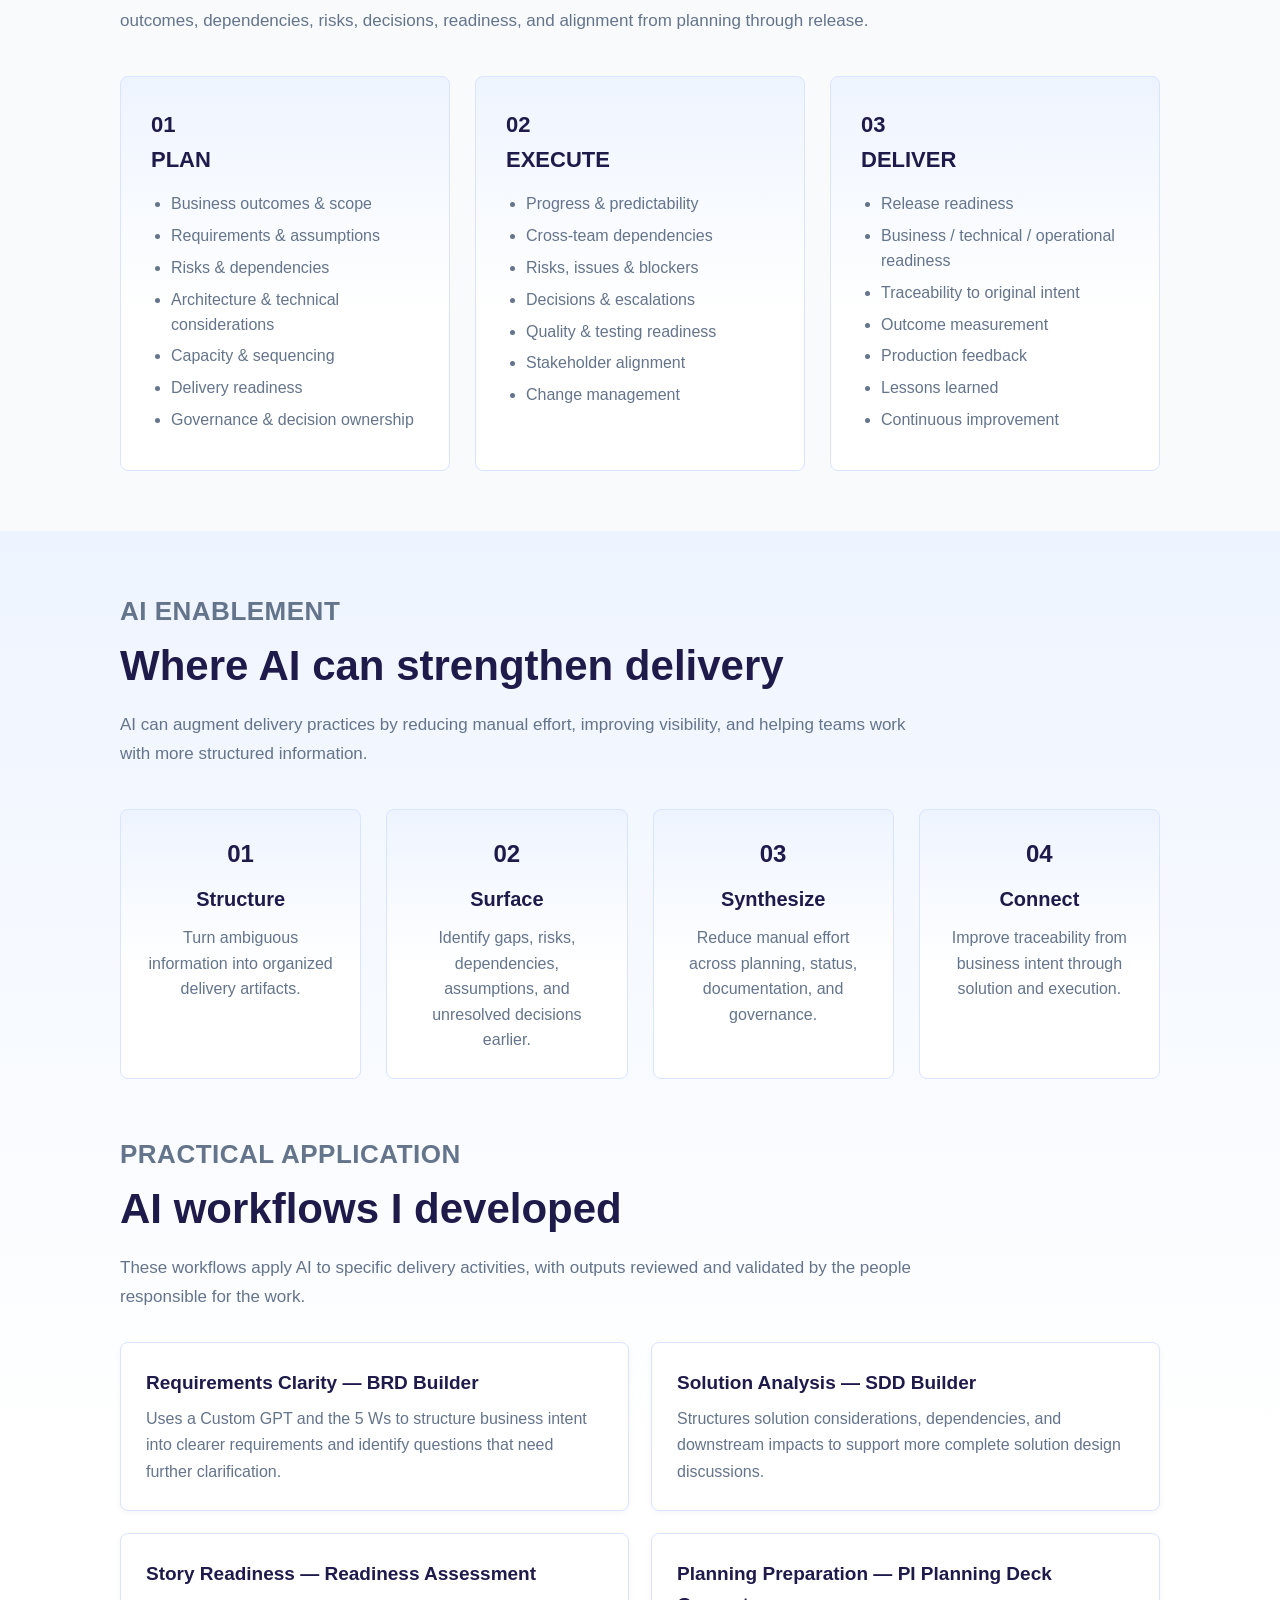
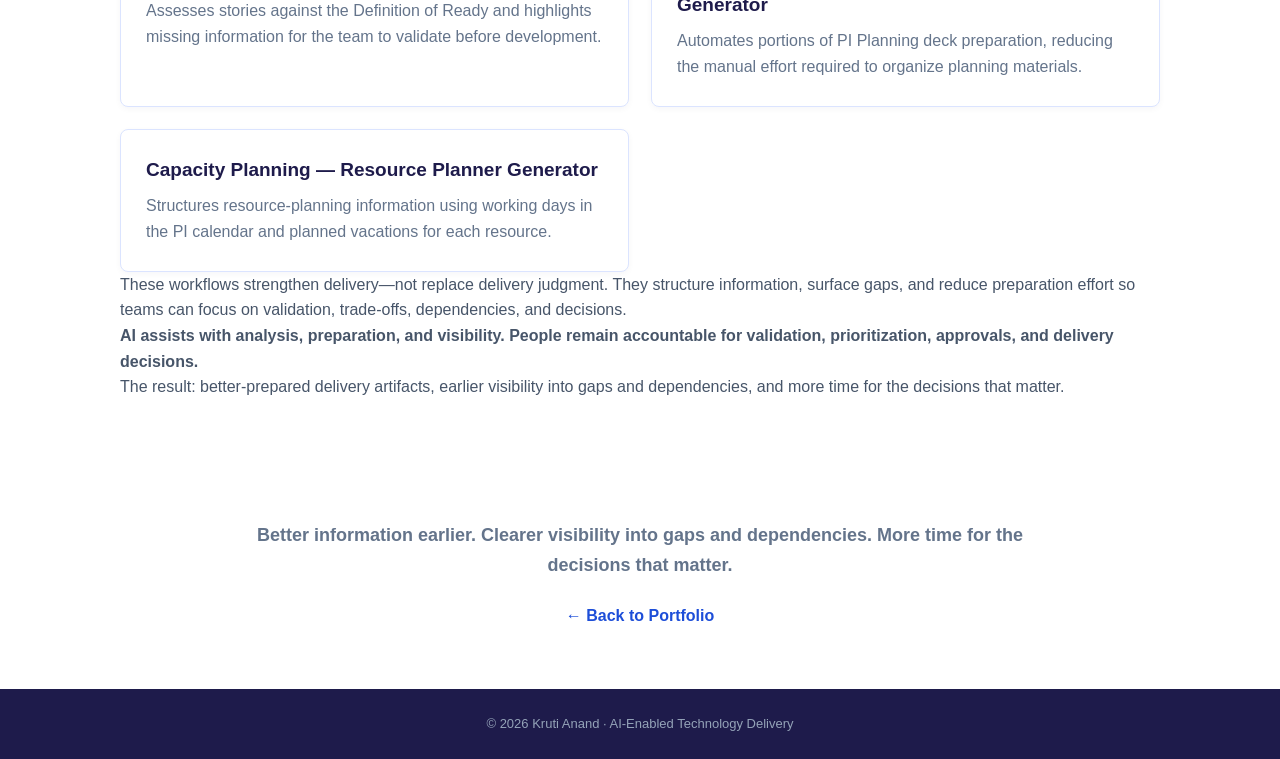
==== commit 8b2edf30: "Revise workflow principle and governance messaging Updated the workflow principle section for clarit" ====
--- a/index.html
+++ b/index.html
@@ -474,6 +474,26 @@
       .capability-grid {
         grid-template-columns: 1fr;
       }
+
+       .workflow-principle {
+          max-width: 760px;
+          margin: 24px auto;
+          text-align: center;
+      }
+
+        .workflow-principle p {
+          margin-bottom: 16px;
+      }
+
+        .workflow-principle .governance-message {
+          color: #1e1b4b;
+     }
+
+        .workflow-principle .workflow-outcome {
+          color: #64748b;
+          font-weight: 400;
+          margin-bottom: 0;
+     }
     }
 
   </style>
@@ -874,25 +894,27 @@
 
      </div><!-- end workflow-grid -->
 
-  <p class="workflow-principle">
-    These workflows are designed to strengthen the delivery process—not
-    replace delivery judgment. They help structure information, surface
-    gaps, and reduce preparation effort so teams can focus on validation,
-    trade-offs, dependencies, and decisions.
+  
+<div class="workflow-principle">
+  <p>
+    These workflows strengthen delivery—not replace delivery judgment.
+    They structure information, surface gaps, and reduce preparation effort
+    so teams can focus on validation, trade-offs, dependencies, and decisions.
   </p>
 
-</div><!-- end workflow-section -->
-
-<div class="governance-statement">
-  <p>
+  <p class="governance-message">
     <strong>
       AI assists with analysis, preparation, and visibility.
       People remain accountable for validation, prioritization,
       approvals, and delivery decisions.
     </strong>
   </p>
+
+  <p class="workflow-outcome">
+    The result: better-prepared delivery artifacts, earlier visibility
+    into gaps and dependencies, and more time for the decisions that matter.
+  </p>
 </div>
-
   </div>
   </section>
 
@@ -904,11 +926,10 @@
       <div class="container">
 
         <p>
-          <strong>
-           The objective is to give delivery teams better information earlier,
-           reduce avoidable manual effort, and create more time for the decisions
-           that matter. AI accelerates the work. People own the decisions.
-          </strong>
+  <strong>
+    Better information earlier. Clearer visibility into gaps and dependencies.
+    More time for the decisions that matter.
+  </strong>
         </p>
 
         <div style="text-align: center; margin-top: 22px;">
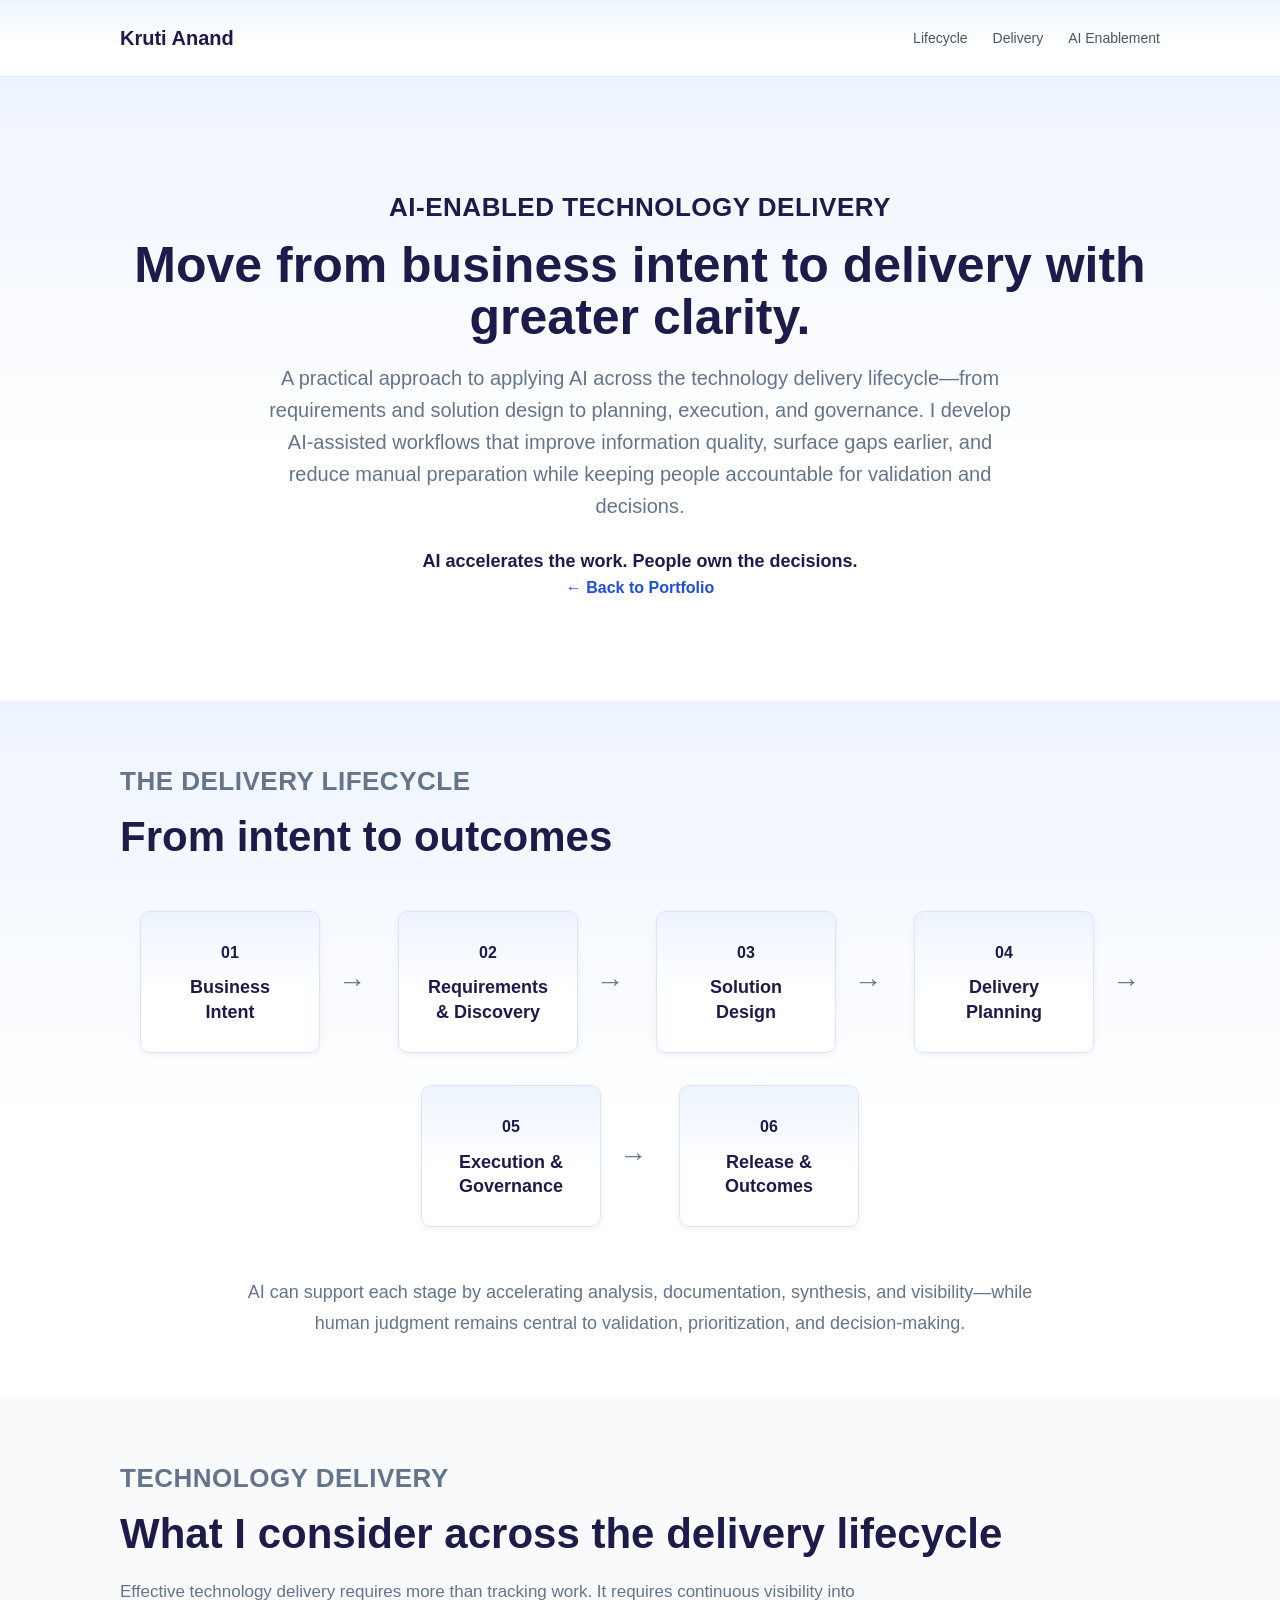
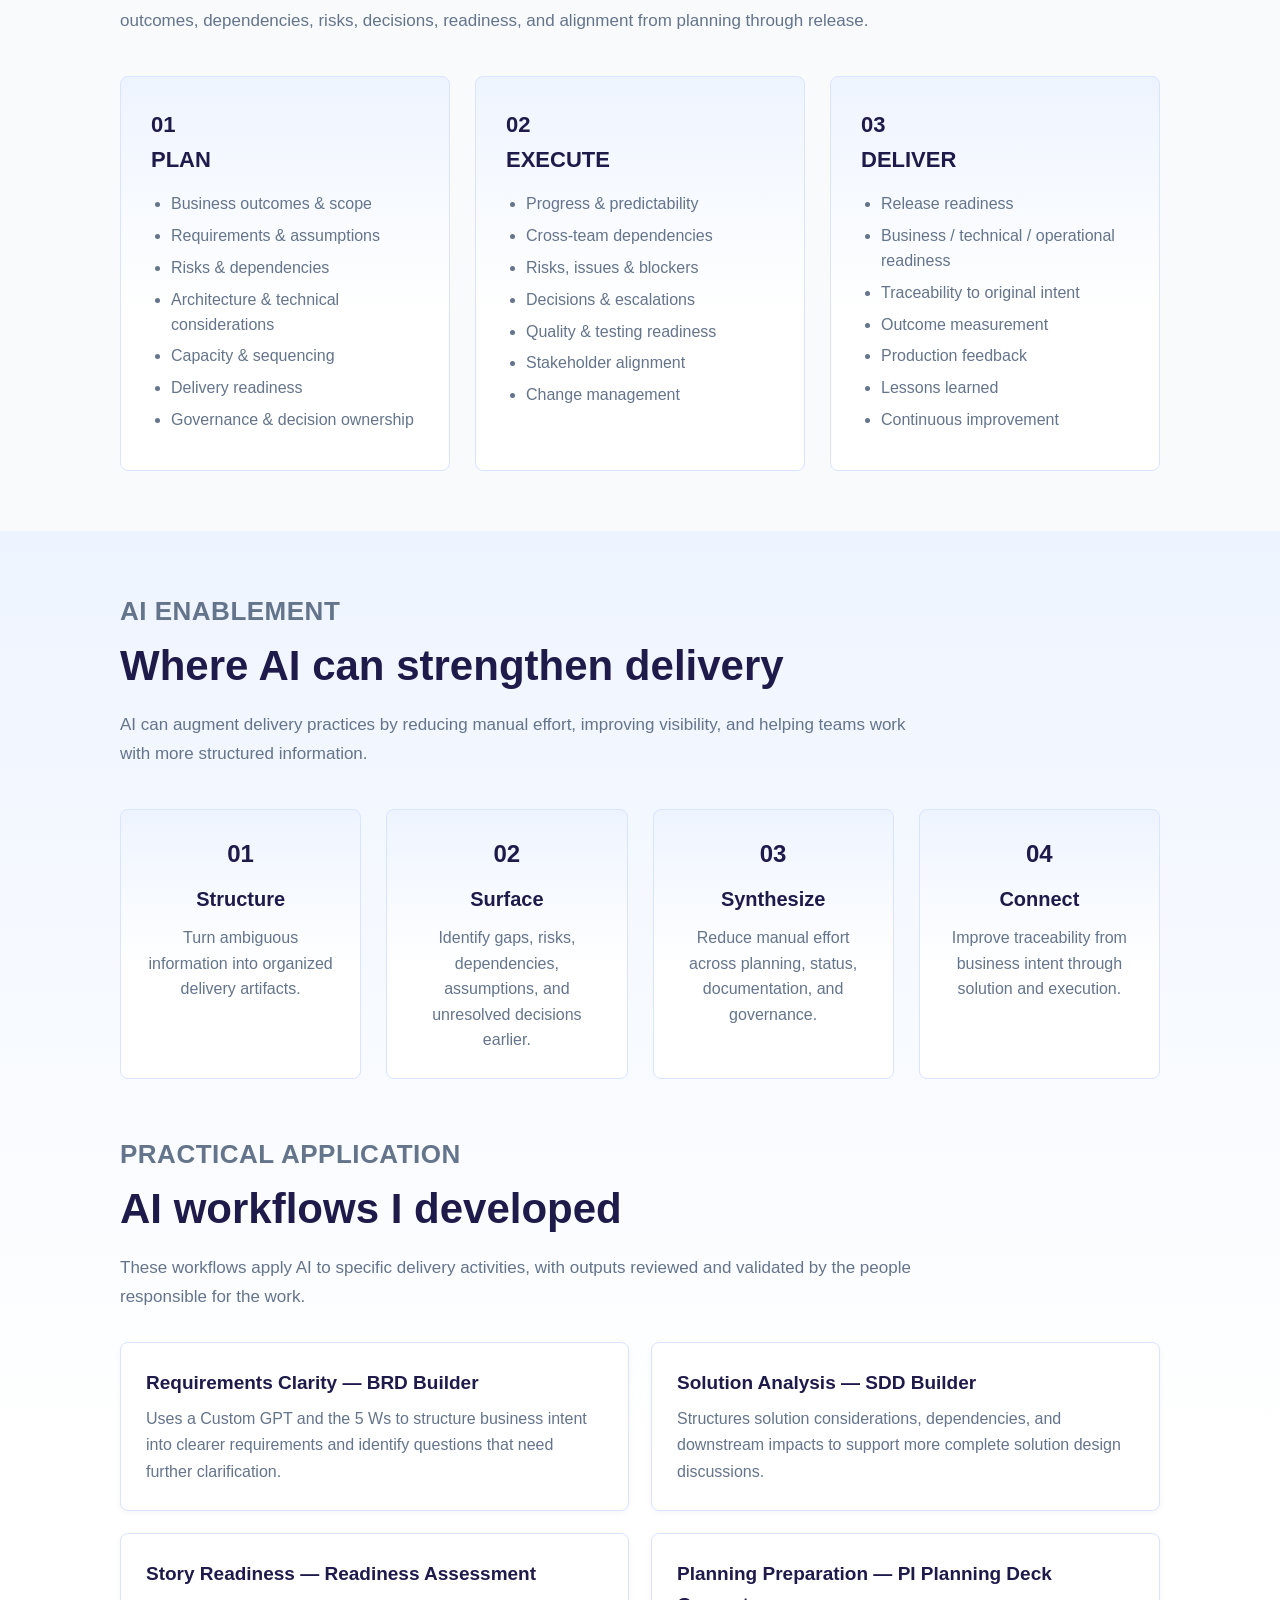
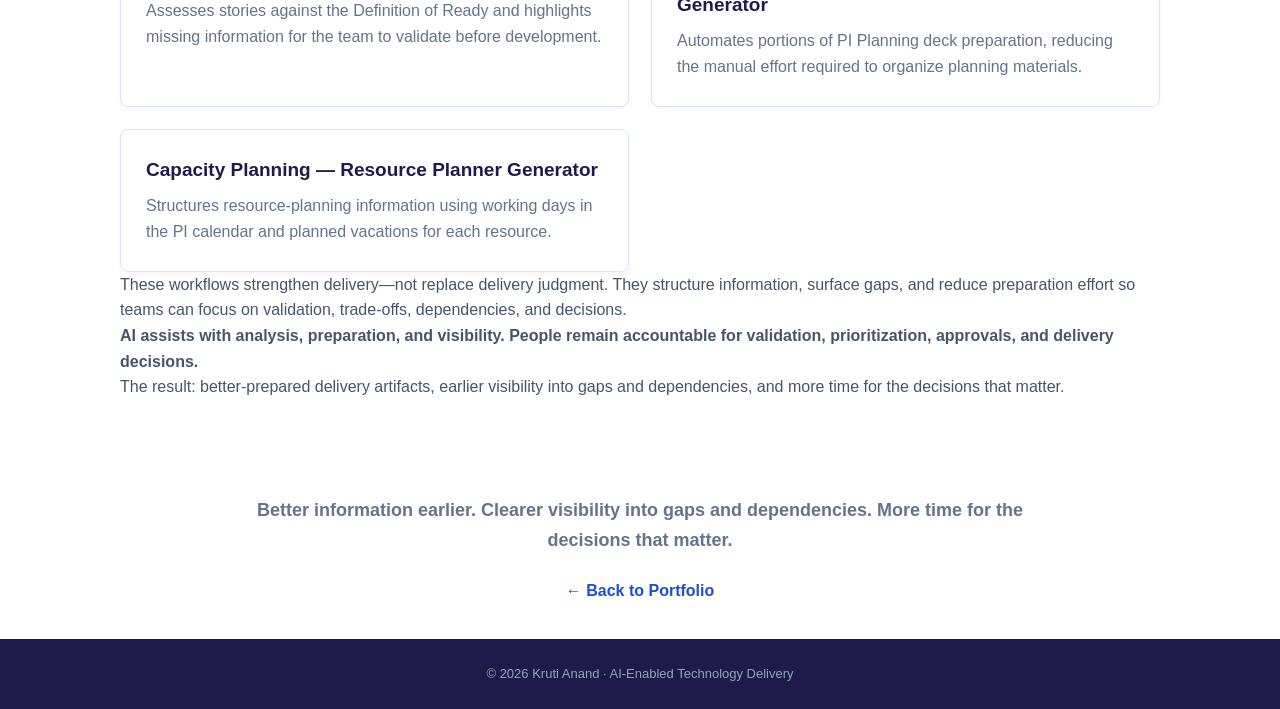
==== commit b3f4517e: "Update index.html" ====
--- a/index.html
+++ b/index.html
@@ -297,15 +297,6 @@
       color: #64748b;
     }
 
-    .governance-statement {
-      max-width: 800px;
-      margin: 45px auto 0;
-      padding: 25px 30px;
-      border-top: 1px solid #dbe4ff;
-      border-bottom: 1px solid #dbe4ff;
-      text-align: center;
-    }
-
     .governance-statement p {
       color: #1e1b4b;
       font-size: 17px;
@@ -352,6 +343,8 @@
 
     .closing-section {
       background: #ffffff;
+      padding-top: 35px;
+      padding-bottom: 35px;
     }
 
     .closing-section p {
@@ -477,21 +470,25 @@
 
        .workflow-principle {
           max-width: 760px;
-          margin: 24px auto;
+          margin: 30px auto 0;
+          padding: 24px 0 0;
+          border-top: 1px solid #dbe4ff;
           text-align: center;
       }
 
         .workflow-principle p {
-          margin-bottom: 16px;
+          margin: 0 auto 16px;
+          color: #64748b;
+          font-size: 15px;
+          line-height: 1.7;
       }
 
         .workflow-principle .governance-message {
           color: #1e1b4b;
+          font-size: 16px;
      }
 
         .workflow-principle .workflow-outcome {
-          color: #64748b;
-          font-weight: 400;
           margin-bottom: 0;
      }
     }
@@ -913,8 +910,9 @@
   <p class="workflow-outcome">
     The result: better-prepared delivery artifacts, earlier visibility
     into gaps and dependencies, and more time for the decisions that matter.
-  </p>
+   </p>
 </div>
+  </div>
   </div>
   </section>
 
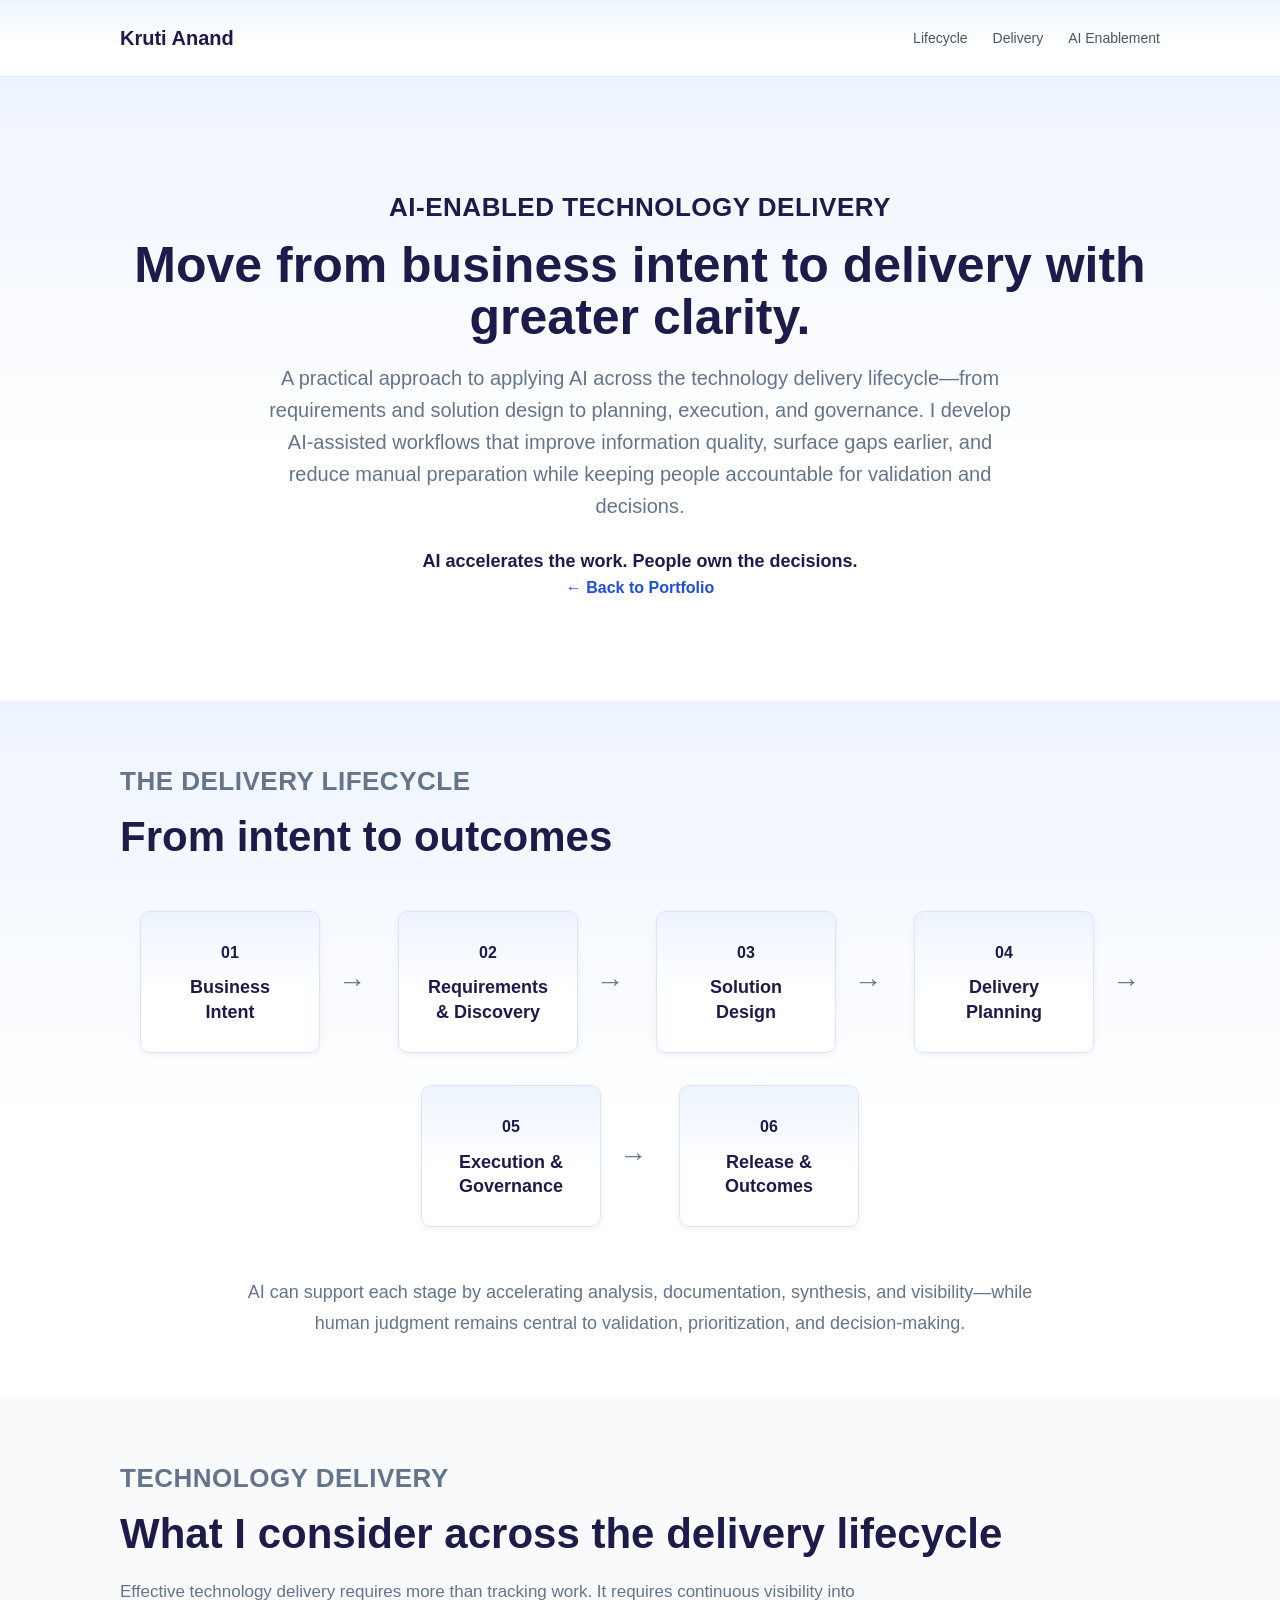
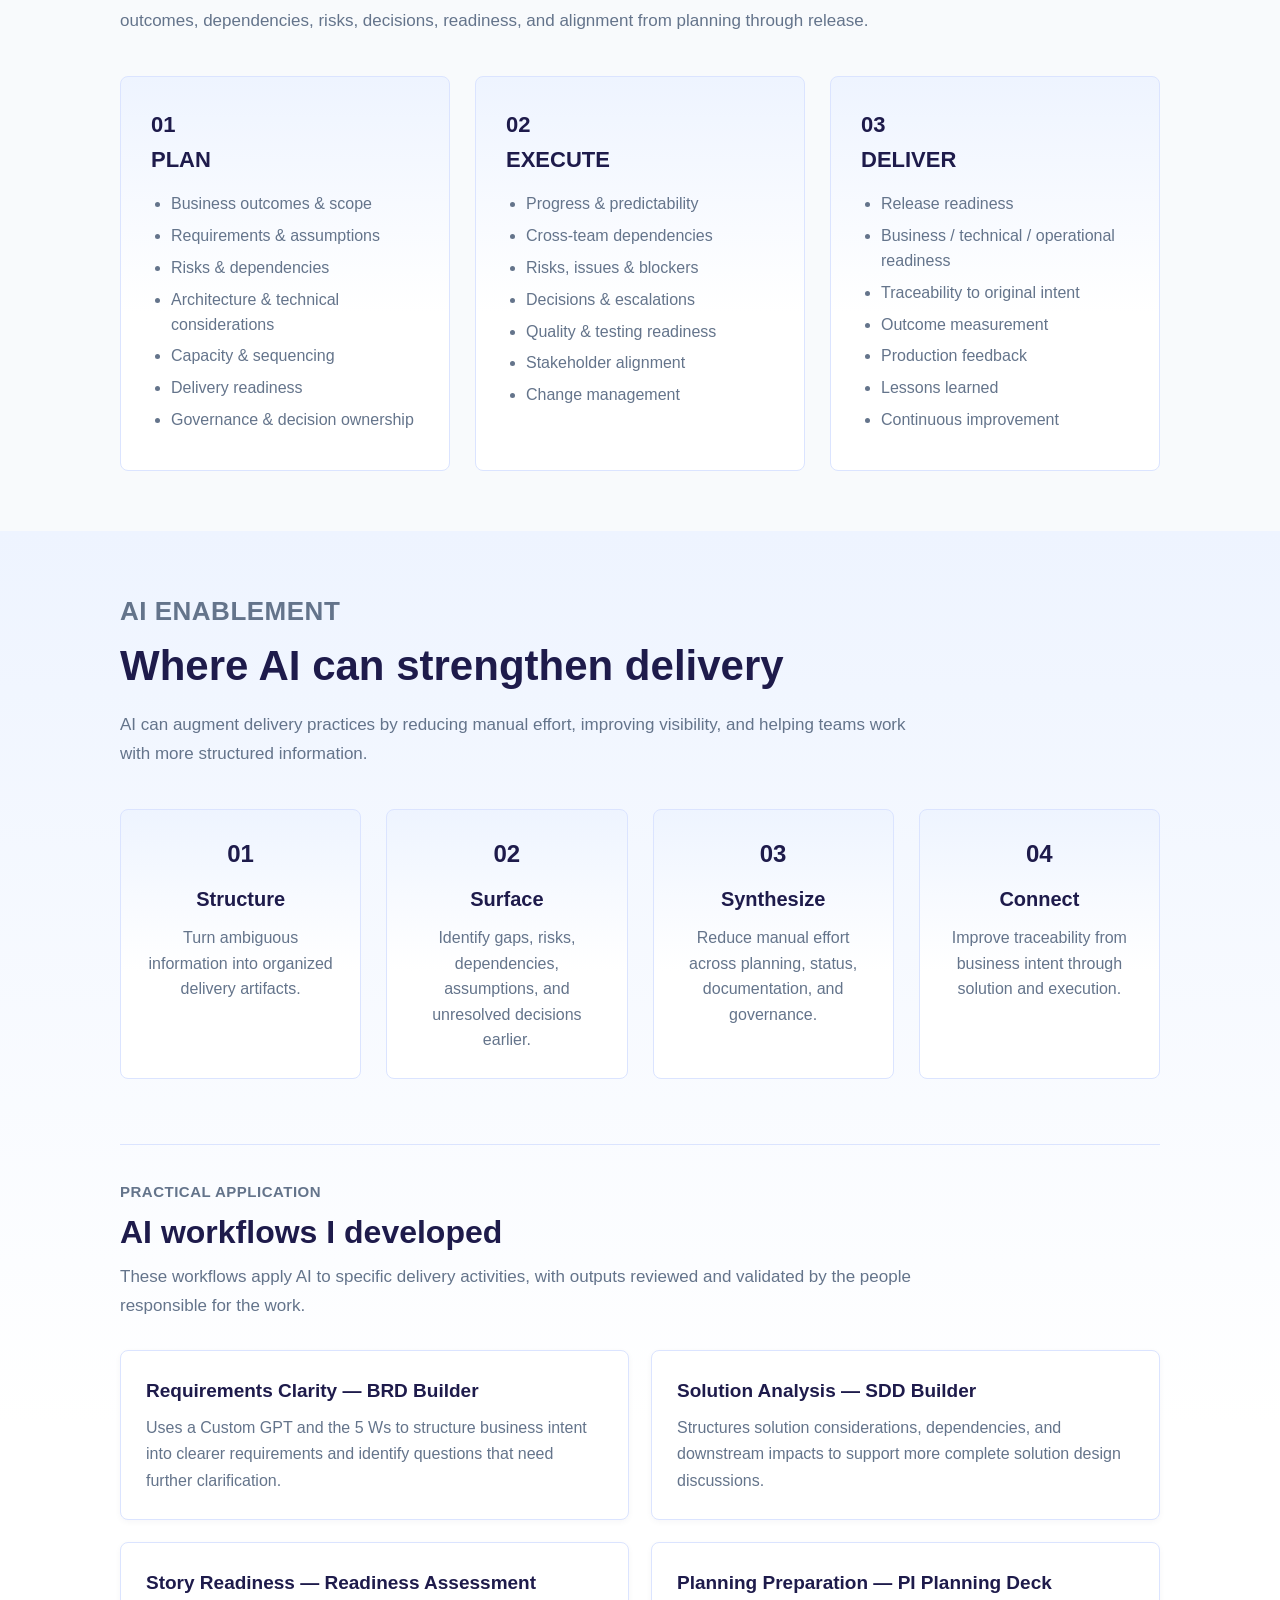
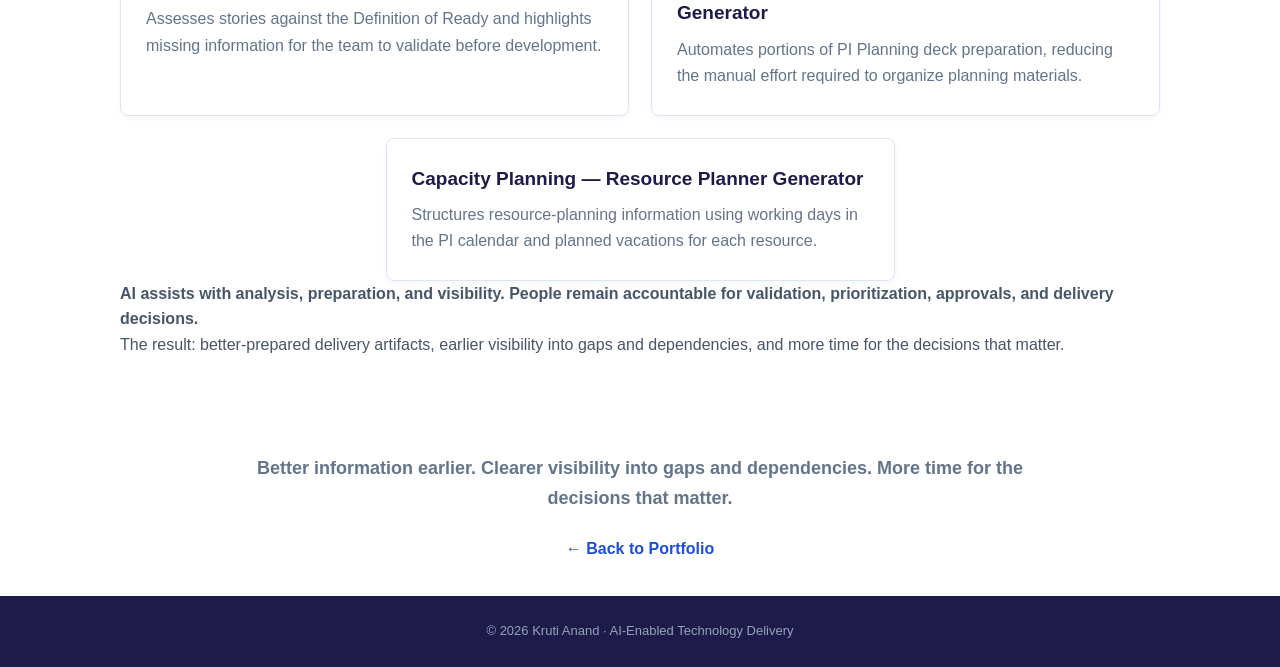
==== commit f1985dbd: "Refactor workflow styles and update principle text Updated styles for workflow sections and adjusted" ====
--- a/index.html
+++ b/index.html
@@ -308,7 +308,18 @@
    ========================= */
 
 .workflow-section {
-  margin-top: 55px;
+  margin-top: 65px;
+  padding-top: 35px;
+  border-top: 1px solid #dbe4ff;
+}
+
+.workflow-section .section-heading h2 {
+  font-size: 32px;
+  margin-bottom: 12px;
+}
+
+.workflow-section .section-heading .eyebrow {
+  font-size: 15px;
 }
 
 .workflow-grid {
@@ -325,6 +336,12 @@
   padding: 25px;
   box-shadow: 0 2px 6px rgba(30, 27, 75, 0.04);
 }
+    
+.workflow-card:last-child {
+  grid-column: 1 / -1;
+  width: calc(50% - 11px);
+  justify-self: center;
+}
 
 .workflow-card h3 {
   color: #1e1b4b;
@@ -470,28 +487,34 @@
 
        .workflow-principle {
           max-width: 760px;
-          margin: 30px auto 0;
-          padding: 24px 0 0;
+          margin: 35px auto 0;
+          padding: 25px 0 0;
           border-top: 1px solid #dbe4ff;
           text-align: center;
       }
 
         .workflow-principle p {
           margin: 0 auto 16px;
-          color: #64748b;
           font-size: 15px;
           line-height: 1.7;
       }
 
         .workflow-principle .governance-message {
-          color: #1e1b4b;
-          font-size: 16px;
+          color: #1e1b4b;          
      }
 
         .workflow-principle .workflow-outcome {
+          color: #64748b;
+          font-weight: 400;
           margin-bottom: 0;
      }
-    }
+
+         .workflow-card:last-child {
+            grid-column: auto;
+            width: 100%;
+    }
+    }
+    
 
   </style>
 </head>
@@ -892,13 +915,8 @@
      </div><!-- end workflow-grid -->
 
   
+
 <div class="workflow-principle">
-  <p>
-    These workflows strengthen delivery—not replace delivery judgment.
-    They structure information, surface gaps, and reduce preparation effort
-    so teams can focus on validation, trade-offs, dependencies, and decisions.
-  </p>
-
   <p class="governance-message">
     <strong>
       AI assists with analysis, preparation, and visibility.
@@ -910,7 +928,7 @@
   <p class="workflow-outcome">
     The result: better-prepared delivery artifacts, earlier visibility
     into gaps and dependencies, and more time for the decisions that matter.
-   </p>
+  </p>
 </div>
   </div>
   </div>
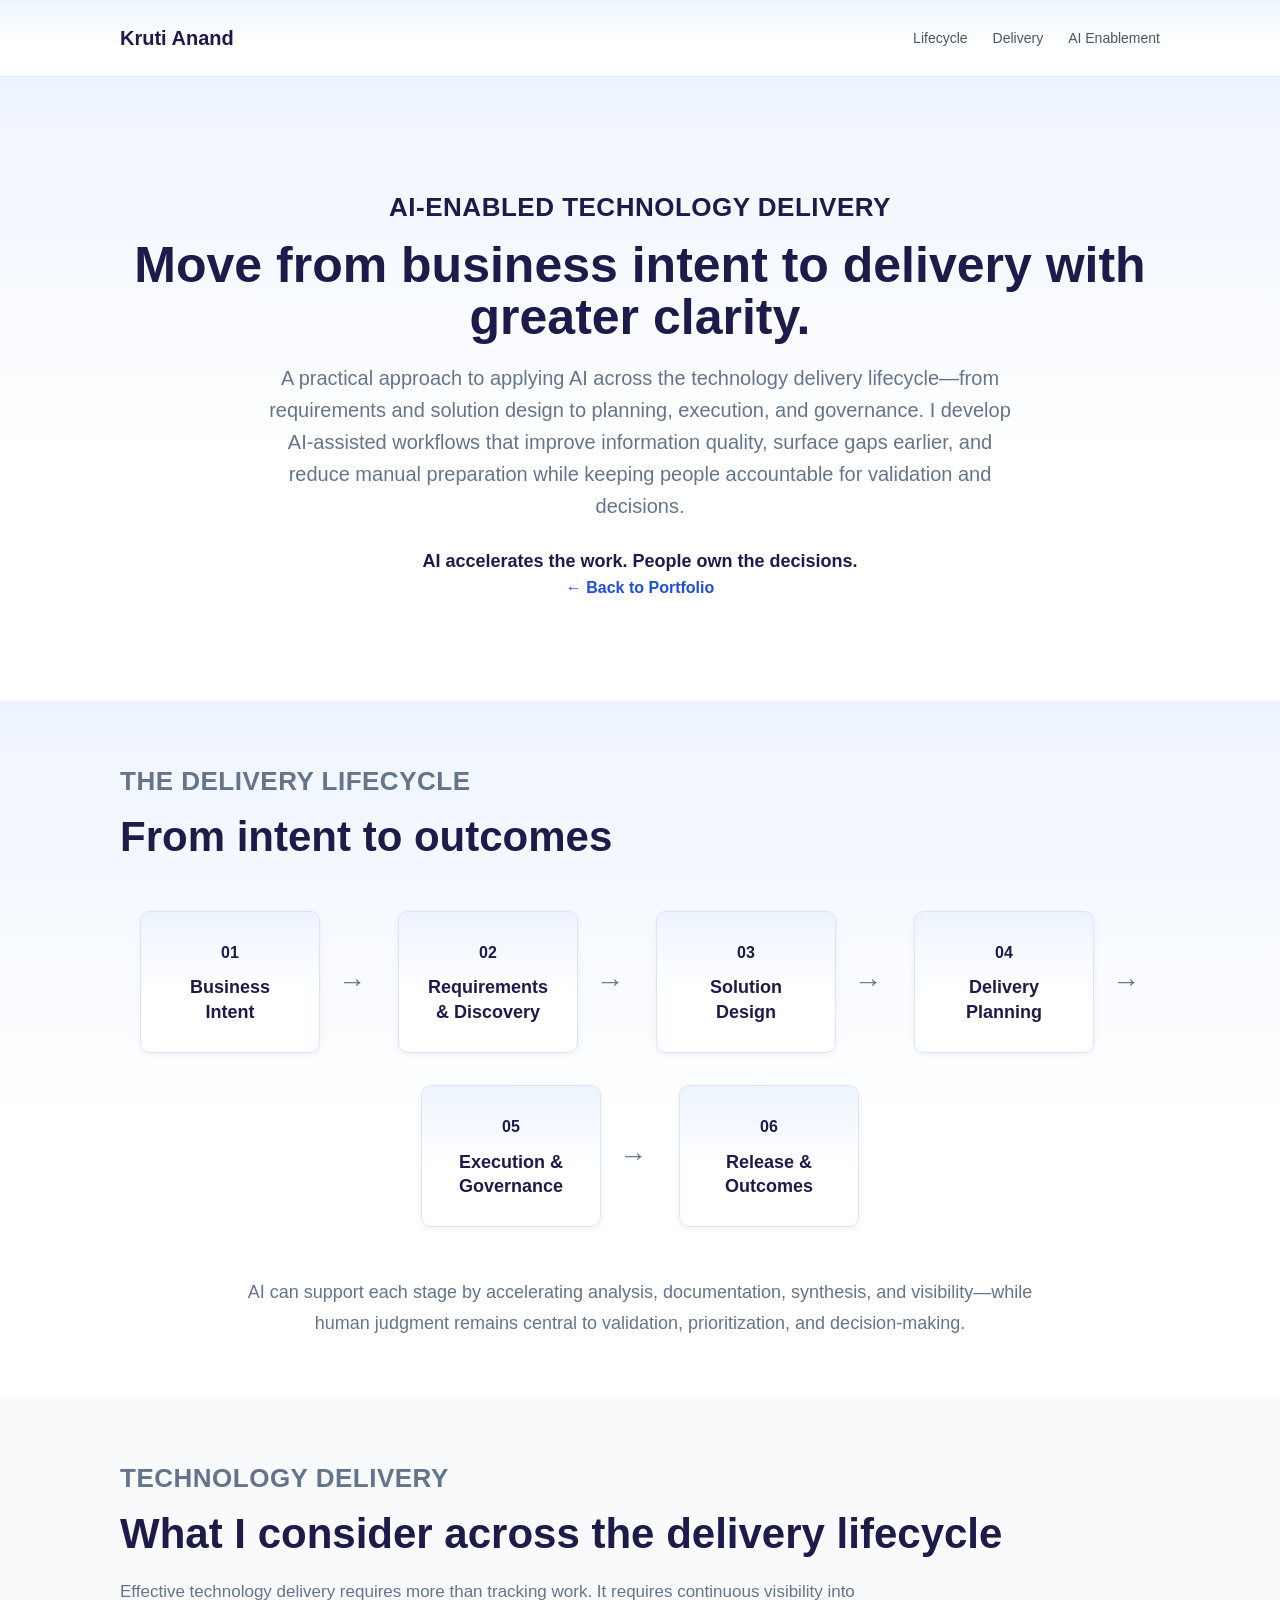
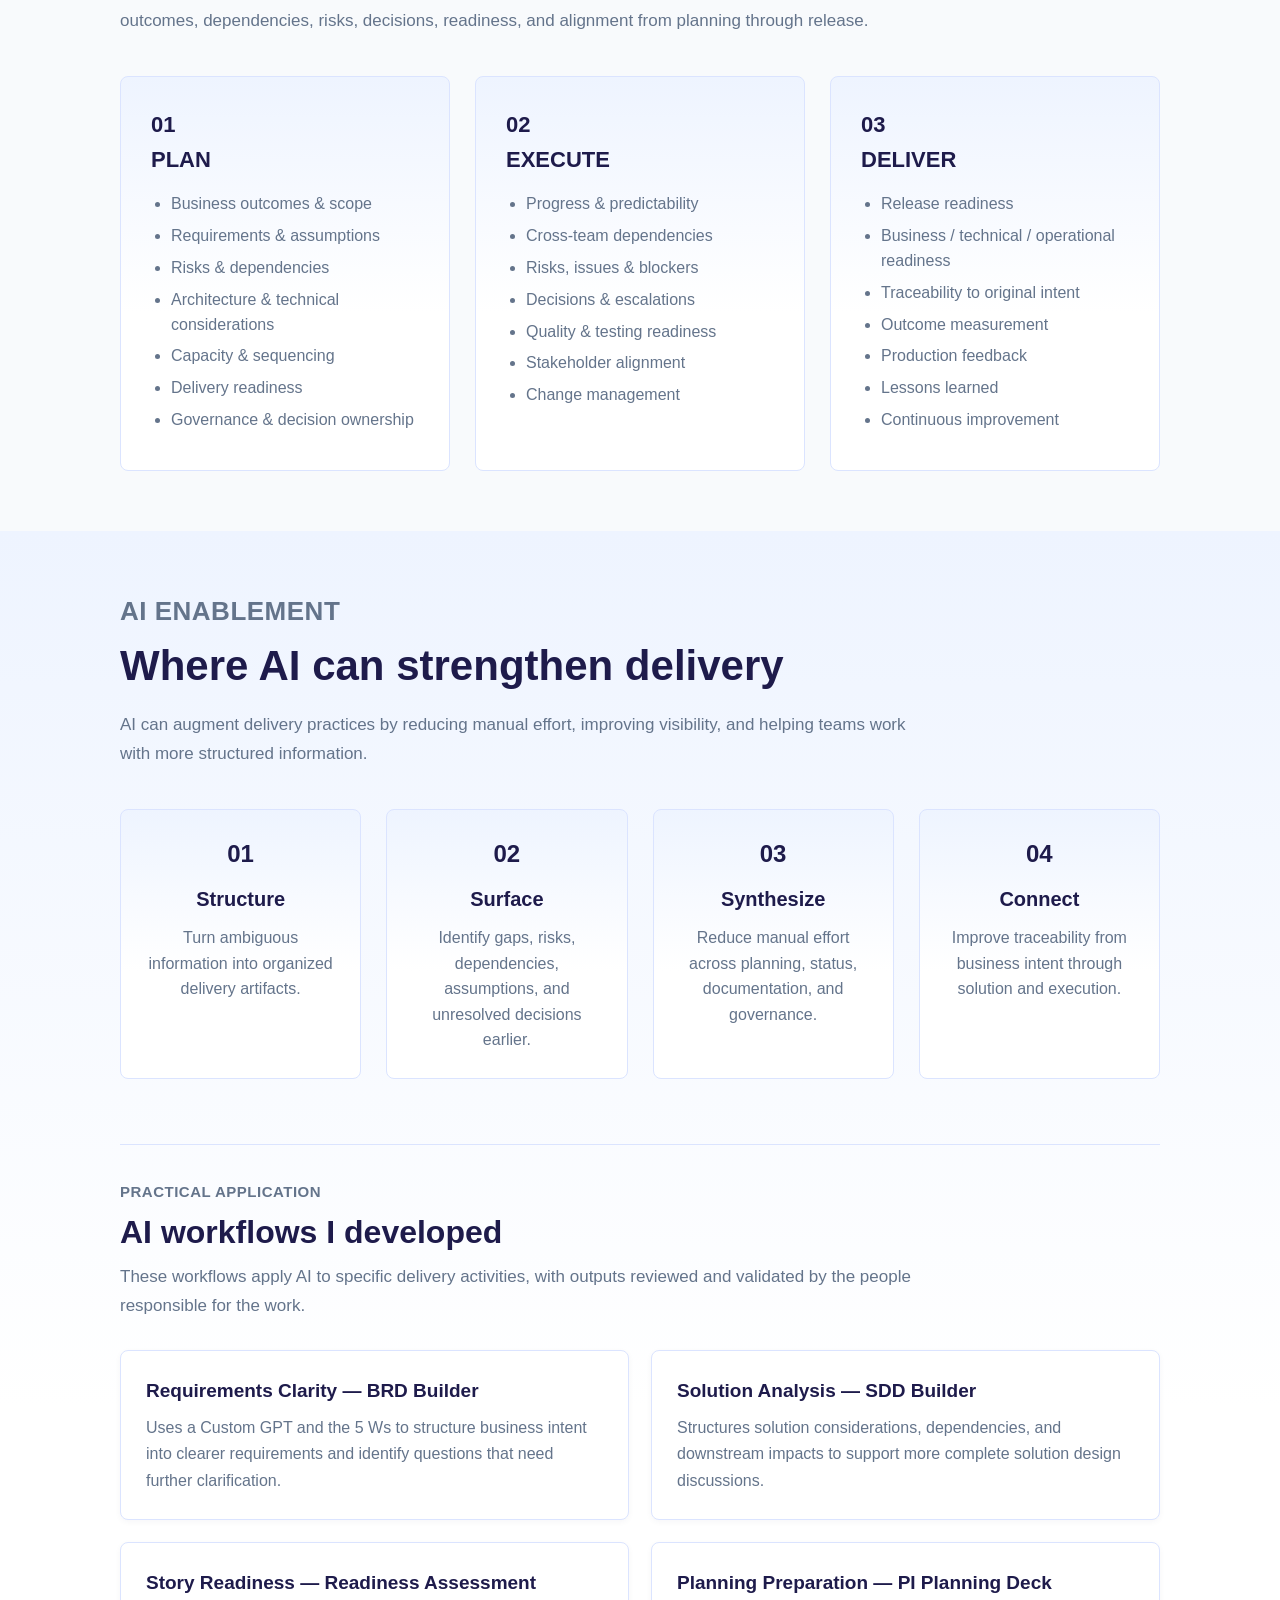
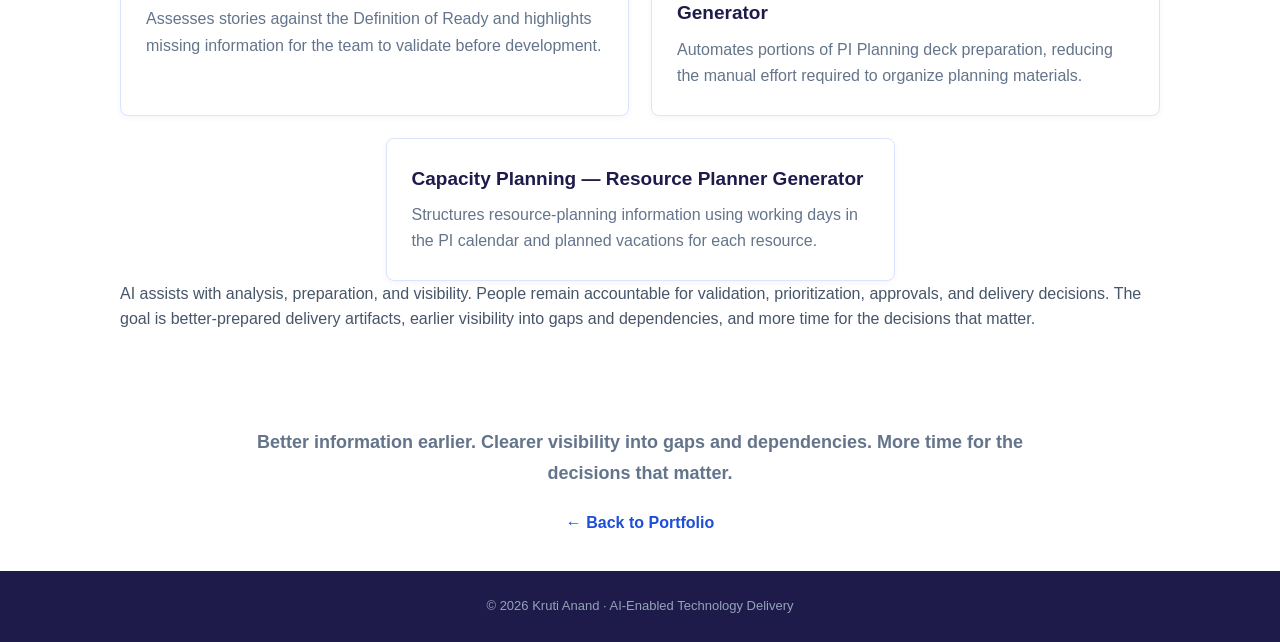
==== commit 35d96336: "Refactor workflow principle styles and update text Updated styling and content for the workflow prin" ====
--- a/index.html
+++ b/index.html
@@ -486,17 +486,19 @@
       }
 
        .workflow-principle {
-          max-width: 760px;
-          margin: 35px auto 0;
-          padding: 25px 0 0;
-          border-top: 1px solid #dbe4ff;
-          text-align: center;
+          max-width: 800px;
+          margin: 25px auto 0;
+          padding: 0;
+          border: none;
+          text-align: left;
       }
 
         .workflow-principle p {
-          margin: 0 auto 16px;
-          font-size: 15px;
+          color: #64748b;
+          font-size: 16px;
+          font-weight: 400;
           line-height: 1.7;
+          margin: 0;
       }
 
         .workflow-principle .governance-message {
@@ -914,19 +916,12 @@
 
      </div><!-- end workflow-grid -->
 
-  
-
 <div class="workflow-principle">
-  <p class="governance-message">
-    <strong>
-      AI assists with analysis, preparation, and visibility.
-      People remain accountable for validation, prioritization,
-      approvals, and delivery decisions.
-    </strong>
-  </p>
-
-  <p class="workflow-outcome">
-    The result: better-prepared delivery artifacts, earlier visibility
+  <p>
+    AI assists with analysis, preparation, and visibility.
+    People remain accountable for validation, prioritization,
+    approvals, and delivery decisions.
+    The goal is better-prepared delivery artifacts, earlier visibility
     into gaps and dependencies, and more time for the decisions that matter.
   </p>
 </div>
